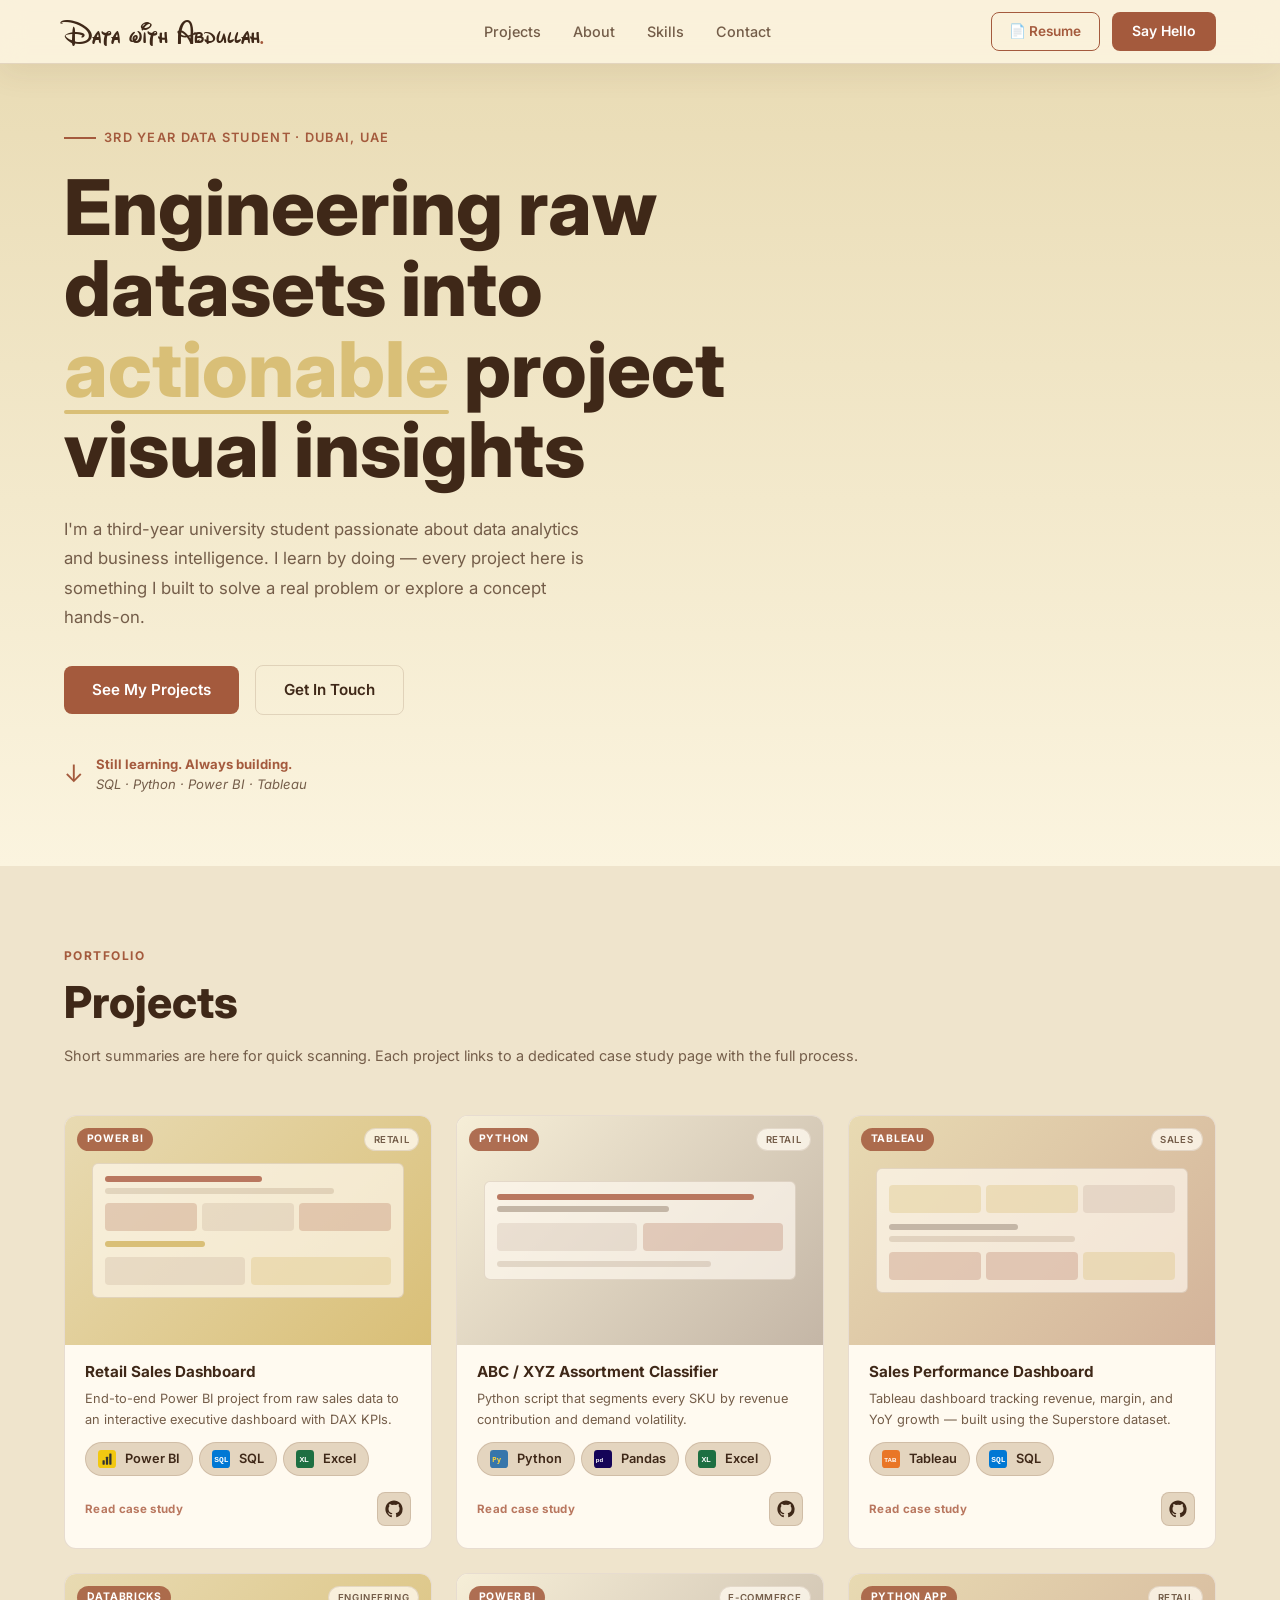
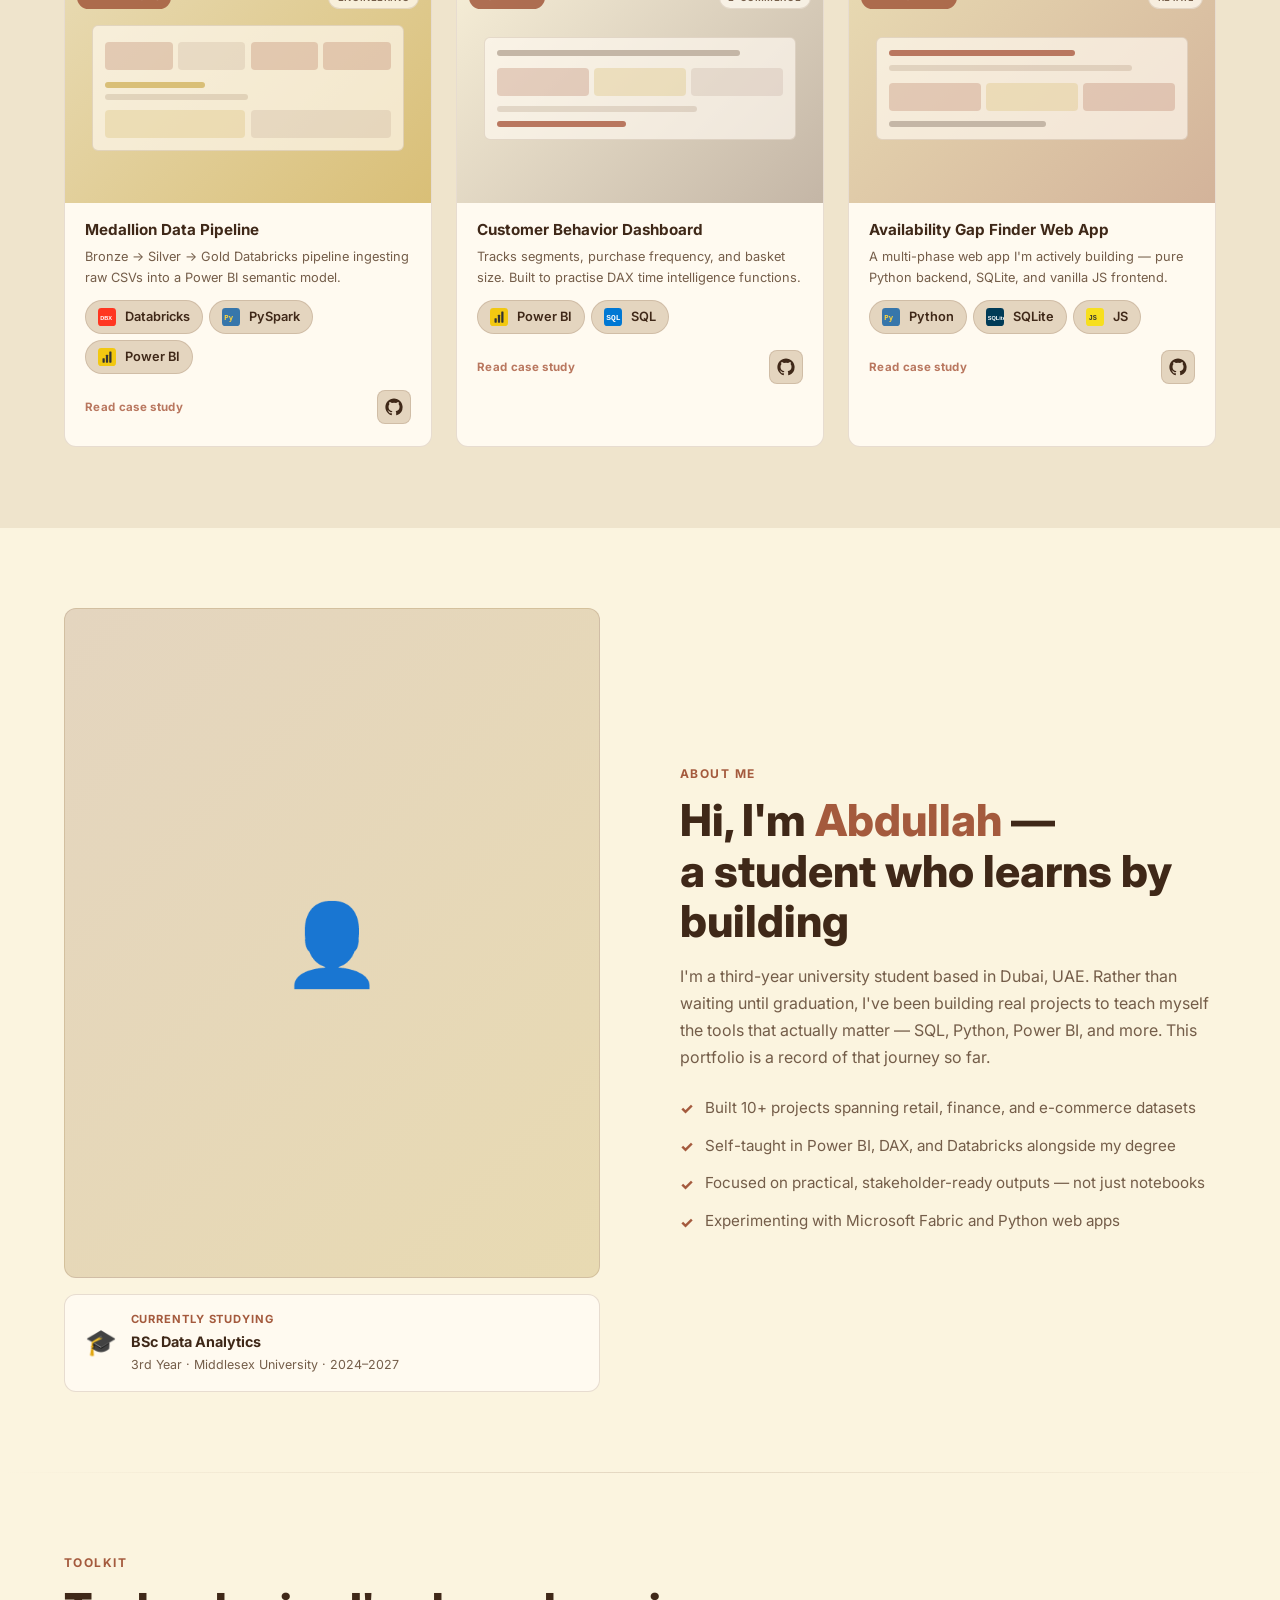
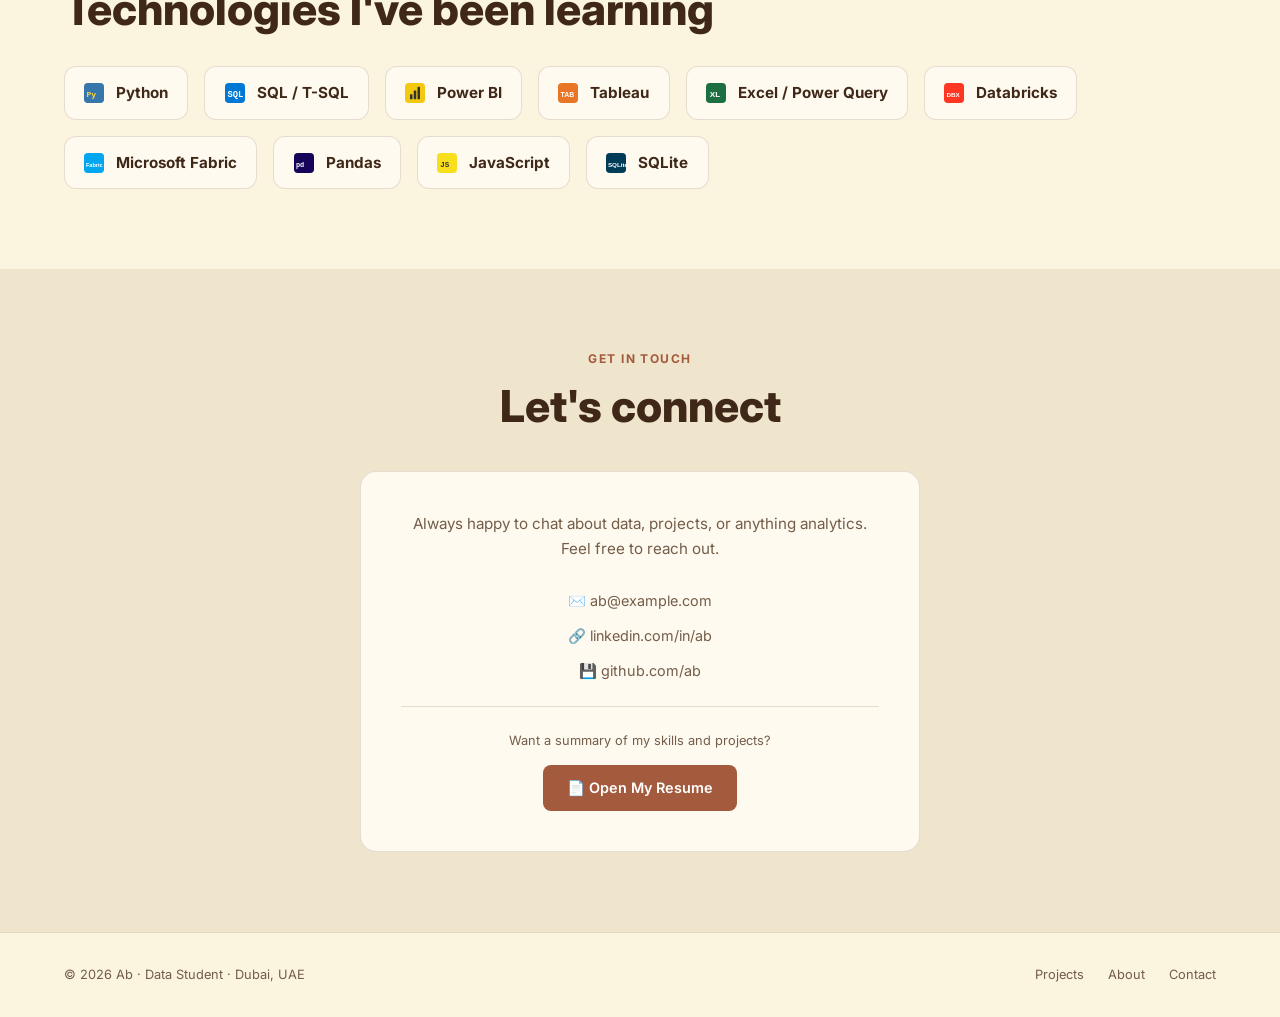
==== index.html @ 7876ae5d "Change in Main" ====
<!DOCTYPE html>
<html lang="en">
<head>
<meta charset="UTF-8">
<meta name="viewport" content="width=device-width, initial-scale=1.0">
<title>Ab — Data Student & BI Enthusiast</title>
<link rel="preconnect" href="https://fonts.googleapis.com">
<link rel="preconnect" href="https://fonts.gstatic.com" crossorigin>
<link href="https://fonts.googleapis.com/css2?family=Inter:wght@300;400;500;600;700;800;900&display=swap" rel="stylesheet">
<style>
  *, *::before, *::after { box-sizing: border-box; margin: 0; padding: 0; }
  @font-face {
    font-family:'Waltograph';
    src:local('Waltograph'), url('wds011402.ttf') format('truetype');
    font-display:swap;
  }
  :root {
    --bg:#fbf4df; --bg2:#efe4cc; --bg3:#e4d5bf;
    --purple:#A45A3D; --purple-lt:#B9775F; --purple-dim:#E8DAB2;
    --accent:#A45A3D; --yellow:#D9BF77; --white:#3F2818;
    --muted:#745D49; --card-bg:#fffaf0; --border:rgba(107,66,38,0.16); --radius:12px;
  }
  html { scroll-behavior: smooth; }
  body { background:var(--bg); color:var(--white); font-family:'Inter',sans-serif; font-size:16px; line-height:1.6; overflow-x:hidden; }

  /* NAV */
  nav { position:fixed; top:0; left:0; right:0; z-index:100; display:flex; align-items:center; justify-content:space-between; padding:0 5%; height:64px; background:rgba(251,244,223,0.92); backdrop-filter:blur(12px); border-bottom:1px solid var(--border); box-shadow:0 10px 30px rgba(107,66,38,0.08); }
  .nav-logo { font-family:'Waltograph','Inter',cursive; font-size:2rem; font-weight:400; color:var(--white); text-decoration:none; letter-spacing:0; line-height:1; }
  .nav-logo span { color:var(--accent); }
  .nav-links { display:flex; gap:2rem; list-style:none; }
  .nav-links a { color:var(--muted); text-decoration:none; font-size:0.9rem; font-weight:500; transition:color .2s; }
  .nav-links a:hover { color:var(--white); }
  .nav-right { display:flex; gap:.75rem; align-items:center; }
  .nav-resume { background:transparent; color:var(--accent); border:1.5px solid var(--accent); border-radius:8px; padding:.45rem 1.1rem; font-size:.85rem; font-weight:600; cursor:pointer; text-decoration:none; transition:background .2s,color .2s; }
  .nav-resume:hover { background:var(--accent); color:#fff; }
  .nav-cta { background:var(--purple); color:#fff; border:none; border-radius:8px; padding:.5rem 1.25rem; font-size:.875rem; font-weight:600; cursor:pointer; text-decoration:none; transition:background .2s; }
  .nav-cta:hover { background:var(--purple-lt); }

  /* HERO */
  .hero { min-height:auto; display:flex; flex-direction:column; justify-content:center; padding:128px 0 72px; position:relative; overflow:hidden; background:linear-gradient(180deg,#E8DAB2 0%,var(--bg) 100%); }
  .hero > * { margin-left:5%; margin-right:5%; max-width:740px; }
  .hero-eyebrow { display:inline-flex; align-items:center; gap:.5rem; color:var(--accent); font-size:.8rem; font-weight:600; letter-spacing:.1em; text-transform:uppercase; margin-bottom:1.25rem; }
  .hero-eyebrow::before { content:''; width:2rem; height:2px; background:var(--accent); }
  .hero h1 { font-family:'Inter',sans-serif; font-size:clamp(2.6rem,6vw,5rem); font-weight:800; line-height:1.05; letter-spacing:0; max-width:780px; margin-bottom:1.5rem; }
  .hero h1 .underline { position:relative; color:var(--yellow); display:inline-block; }
  .hero h1 .underline::after { content:''; position:absolute; left:0; bottom:-4px; width:100%; height:4px; background:var(--yellow); border-radius:2px; }
  .hero p { color:var(--muted); font-size:1.05rem; max-width:520px; margin-bottom:2rem; line-height:1.75; }
  .hero-btns { display:flex; gap:1rem; flex-wrap:wrap; align-items:center; }
  .btn-primary { background:var(--purple); color:#fff; border:none; border-radius:8px; padding:.75rem 1.75rem; font-size:.95rem; font-weight:600; cursor:pointer; text-decoration:none; transition:background .2s,transform .15s; }
  .btn-primary:hover { background:var(--purple-lt); transform:translateY(-1px); }
  .btn-outline { background:transparent; color:var(--white); border:1.5px solid var(--border); border-radius:8px; padding:.75rem 1.75rem; font-size:.95rem; font-weight:600; cursor:pointer; text-decoration:none; transition:border-color .2s,color .2s; }
  .btn-outline:hover { border-color:var(--accent); color:var(--accent); }
  .btn-resume { display:inline-flex; align-items:center; gap:.5rem; background:transparent; color:var(--accent); border:1.5px solid var(--accent); border-radius:8px; padding:.75rem 1.5rem; font-size:.95rem; font-weight:600; cursor:pointer; text-decoration:none; transition:background .2s,color .2s; }
  .btn-resume:hover { background:var(--accent); color:#fff; }
  .hero-aside { margin-top:2.5rem; display:flex; align-items:flex-start; gap:.75rem; position:relative; z-index:1; }
  .hero-aside .arrow { font-size:1.5rem; color:var(--accent); }
  .hero-aside p { font-size:.82rem; color:var(--muted); margin:0; font-style:italic; line-height:1.5; }
  .hero-aside p strong { color:var(--accent); font-style:normal; }

  .hero h1, .hero p, .hero-eyebrow, .hero-btns, .hero-aside { position:relative; z-index:1; }

  /* STATS */
  .stats { background:var(--bg2); border-top:1px solid var(--border); border-bottom:1px solid var(--border); padding:2.25rem 5%; display:flex; gap:2rem; flex-wrap:wrap; justify-content:space-around; }
  .stat { text-align:center; animation: stat-float 5s ease-in-out infinite alternate; }
  .stat:nth-child(1) { animation-delay:0s; }
  .stat:nth-child(2) { animation-delay:0.15s; }
  .stat:nth-child(3) { animation-delay:0.3s; }
  .stat:nth-child(4) { animation-delay:0.45s; }
  .stat-num { font-family:'Inter',sans-serif; font-size:2rem; font-weight:800; color:var(--white); transition:transform .2s,color .3s; will-change:transform; }
  .stat-num span { color:var(--purple-lt); }
  .stat-label { font-size:.78rem; color:var(--muted); margin-top:.2rem; text-transform:uppercase; letter-spacing:.06em; }

  @keyframes stat-float {
    from { transform: translateY(0); }
    to { transform: translateY(-10px); }
  }

  /* SECTIONS */
  .section { padding:80px 5%; }
  .section-eyebrow { font-size:.75rem; font-weight:700; letter-spacing:.12em; text-transform:uppercase; color:var(--accent); margin-bottom:.75rem; }
  .section-heading { font-family:'Inter',sans-serif; font-size:clamp(1.75rem,3.5vw,2.75rem); font-weight:800; letter-spacing:0; line-height:1.15; margin-bottom:1rem; }
  .section-heading .hi { color:var(--accent); }
  .section-sub { color:var(--muted); font-size:1rem; max-width:560px; line-height:1.7; }
  .divider { width:100%; height:1px; background:linear-gradient(90deg,transparent,var(--border),transparent); }

  /* SKILLS GRID */
  .skills-grid { display:grid; grid-template-columns:repeat(auto-fit,minmax(240px,1fr)); gap:1.25rem; margin-top:3rem; }
  .skill-card { background:var(--card-bg); border:1px solid var(--border); border-radius:var(--radius); padding:1.75rem 1.5rem; transition:border-color .2s,transform .2s; }
  .skill-card:hover { border-color:var(--purple-lt); transform:translateY(-3px); }
  .skill-icon { font-size:1.75rem; margin-bottom:1rem; }
  .skill-card h3 { font-size:1rem; font-weight:700; margin-bottom:.5rem; }
  .skill-card p { color:var(--muted); font-size:.85rem; line-height:1.6; }

  /* ABOUT */
  .about-split { display:grid; grid-template-columns:1fr 1fr; gap:5rem; align-items:center; }
  @media(max-width:760px){ .about-split { grid-template-columns:1fr; gap:2rem; } }
  .about-img-placeholder { width:100%; aspect-ratio:4/5; background:linear-gradient(135deg,var(--bg3) 0%,var(--purple-dim) 100%); border-radius:var(--radius); display:flex; align-items:center; justify-content:center; font-size:5rem; border:1px solid var(--border); }
  .edu-card { margin-top:1rem; background:var(--card-bg); border:1px solid var(--border); border-radius:var(--radius); padding:1rem 1.25rem; display:flex; align-items:center; gap:.85rem; }
  .edu-icon { font-size:1.6rem; flex-shrink:0; }
  .edu-label { font-size:.7rem; color:var(--accent); font-weight:700; text-transform:uppercase; letter-spacing:.08em; }
  .edu-name { font-size:.9rem; font-weight:700; margin:.1rem 0; }
  .edu-sub { font-size:.78rem; color:var(--muted); }
  .check-list { list-style:none; margin-top:1.5rem; display:flex; flex-direction:column; gap:.75rem; }
  .check-list li { display:flex; gap:.75rem; align-items:flex-start; color:var(--muted); font-size:.95rem; }
  .check-list li::before { content:'✓'; color:var(--accent); font-weight:800; flex-shrink:0; margin-top:.1rem; }

  /* PROJECTS GRID */
  .projects-header { display:flex; align-items:flex-end; justify-content:space-between; flex-wrap:wrap; gap:1rem; margin-bottom:3rem; }
  .projects-grid { display:grid; grid-template-columns:repeat(3,1fr); gap:1.5rem; }
  @media(max-width:900px){ .projects-grid { grid-template-columns:repeat(2,1fr); } }
  @media(max-width:560px){ .projects-grid { grid-template-columns:1fr; } }

  .project-card { background:var(--card-bg); border:1px solid var(--border); border-radius:var(--radius); overflow:hidden; transition:border-color .25s,transform .08s ease-out,box-shadow .25s; will-change:transform; }
  .project-card:hover { border-color:var(--purple-lt); box-shadow:0 16px 40px rgba(107,66,38,0.14); }

  /* RIPPLE */
  .btn-primary, .btn-outline, .nav-cta, .nav-resume, .btn-dl { position:relative; overflow:hidden; }
  .ripple { position:absolute; border-radius:50%; background:rgba(255,255,255,0.5); transform:scale(0); animation:ripple-anim .6s ease-out; pointer-events:none; }
  @keyframes ripple-anim { to { transform:scale(3); opacity:0; } }

  /* STAT POP */
  .stat-num { transition:transform .2s; }
  .stat:hover .stat-num { transform:scale(1.08); }
  .project-thumb { width:100%; aspect-ratio:16/10; display:flex; align-items:center; justify-content:center; position:relative; overflow:hidden; }
  .project-card:nth-child(3n+1) .project-thumb { background:linear-gradient(135deg,#E8DAB2,#D9BF77); }
  .project-card:nth-child(3n+2) .project-thumb { background:linear-gradient(135deg,#F6EED7,#C4B6A6); }
  .project-card:nth-child(3n)   .project-thumb { background:linear-gradient(135deg,#E8DAB2,#D3B39A); }
  .project-thumb-inner { width:85%; background:rgba(255,250,240,.68); border-radius:6px; border:1px solid rgba(107,66,38,.15); padding:.75rem; display:flex; flex-direction:column; gap:.35rem; }
  .thumb-bar { height:6px; border-radius:3px; background:rgba(107,66,38,.15); }
  .thumb-bar.a1 { background:var(--purple-lt); width:55%; }
  .thumb-bar.a2 { background:var(--yellow); width:35%; }
  .thumb-bar.a3 { background:#C4B6A6; width:45%; }
  .thumb-row { display:flex; gap:.35rem; margin-top:.25rem; }
  .thumb-box { height:28px; border-radius:4px; flex:1; background:rgba(107,66,38,.1); }
  .thumb-box.f1 { background:rgba(164,90,61,.24); }
  .thumb-box.f2 { background:rgba(217,191,119,.34); }
  .project-tag { position:absolute; top:.75rem; left:.75rem; background:rgba(164,90,61,.86); color:#fff; font-size:.65rem; font-weight:700; text-transform:uppercase; letter-spacing:.07em; padding:.2rem .6rem; border-radius:999px; }
  .project-domain { position:absolute; top:.75rem; right:.75rem; background:rgba(255,250,240,.78); color:var(--muted); font-size:.6rem; font-weight:600; text-transform:uppercase; letter-spacing:.06em; padding:.18rem .55rem; border-radius:999px; border:1px solid rgba(107,66,38,.14); }
  .project-body { padding:1.1rem 1.25rem 1.4rem; }
  .project-body h3 { font-size:.95rem; font-weight:700; margin-bottom:.4rem; line-height:1.35; }
  .project-title-link { color:var(--white); text-decoration:none; }
  .project-title-link:hover { color:var(--accent); }
  .project-body p { font-size:.8rem; color:var(--muted); line-height:1.6; }
  .project-tools { display:flex; gap:.4rem; flex-wrap:wrap; margin-top:.75rem; }
  .project-actions { display:flex; align-items:center; justify-content:space-between; gap:.75rem; margin-top:1rem; }
  .project-link { color:var(--purple-lt); text-decoration:none; font-size:.72rem; font-weight:700; letter-spacing:.03em; }
  .project-link:hover { color:var(--white); }
  .github-link { width:34px; height:34px; border:1px solid var(--border); border-radius:8px; display:inline-flex; align-items:center; justify-content:center; color:var(--white); background:var(--bg3); text-decoration:none; flex-shrink:0; transition:border-color .2s,color .2s,transform .15s; }
  .github-link:hover { border-color:var(--accent); color:var(--accent); transform:translateY(-1px); }
  .github-link svg { width:18px; height:18px; fill:currentColor; }

  /* TOOL LOGOS */
  .tool-logo { display:inline-flex; align-items:center; gap:.55rem; font-size:.8rem; font-weight:600; background:var(--bg3); color:var(--white); border:1px solid var(--border); border-radius:999px; padding:.35rem .75rem; }
  .tool-logo svg { width:18px; height:18px; flex-shrink:0; }

  /* STACK PILLS with logos */
  .stack-pills { display:flex; flex-wrap:wrap; gap:1rem; margin-top:2rem; }
  .stack-pill { background:var(--card-bg); border:1px solid var(--border); border-radius:var(--radius); padding:.85rem 1.2rem; display:flex; align-items:center; gap:.75rem; font-size:.95rem; font-weight:700; color:var(--white); transition:border-color .2s, transform .2s; }
  .stack-pill:hover { transform:translateY(-2px); }
  .stack-pill:hover { border-color:var(--accent); }
  .stack-pill svg { width:20px; height:20px; flex-shrink:0; }

  /* CONTACT */
  .contact-section { background:var(--bg2); text-align:center; }
  .contact-card { max-width:560px; margin:2.5rem auto 0; background:var(--card-bg); border:1px solid var(--border); border-radius:16px; padding:2.5rem; }
  .contact-card > p { color:var(--muted); margin-bottom:1.75rem; font-size:.95rem; }
  .contact-links { display:flex; flex-direction:column; gap:.75rem; align-items:center; }
  .contact-link { display:flex; align-items:center; gap:.75rem; color:var(--muted); font-size:.9rem; text-decoration:none; transition:color .2s; }
  .contact-link:hover { color:var(--accent); }
  .resume-row { margin-top:1.5rem; padding-top:1.5rem; border-top:1px solid var(--border); }
  .resume-row p { font-size:.8rem; color:var(--muted); margin-bottom:.85rem; }
  .btn-dl { display:inline-flex; align-items:center; gap:.5rem; background:var(--purple); color:#fff; border:none; border-radius:8px; padding:.7rem 1.5rem; font-size:.9rem; font-weight:600; cursor:pointer; text-decoration:none; transition:background .2s; }
  .btn-dl:hover { background:var(--purple-lt); }

  /* FOOTER */
  footer { background:var(--bg); border-top:1px solid var(--border); padding:2rem 5%; display:flex; align-items:center; justify-content:space-between; flex-wrap:wrap; gap:1rem; }
  footer p { color:var(--muted); font-size:.8rem; }
  .footer-links { display:flex; gap:1.5rem; }
  .footer-links a { color:var(--muted); font-size:.8rem; text-decoration:none; transition:color .2s; }
  .footer-links a:hover { color:var(--accent); }

  /* FADE IN */
  .fade-in { opacity:0; transform:translateY(24px); transition:opacity .6s ease,transform .6s ease; }
  .fade-in.visible { opacity:1; transform:translateY(0); }

  /* ─────────────────────────────
     MODAL / CASE STUDY
  ───────────────────────────── */
  .modal-overlay {
    position:fixed; inset:0; z-index:999;
    background:rgba(107,66,38,0.24);
    backdrop-filter:blur(6px);
    display:none; align-items:flex-start; justify-content:center;
    padding:2rem 1rem;
    overflow-y:auto;
  }
  .modal-overlay.open { display:flex; }

  .modal {
    background:var(--bg2);
    border:1px solid var(--border);
    border-radius:18px;
    width:100%; max-width:780px;
    margin:auto;
    overflow:hidden;
    animation:slideUp .3s ease;
  }
  @keyframes slideUp { from{opacity:0;transform:translateY(32px)} to{opacity:1;transform:translateY(0)} }

  .modal-hero {
    width:100%; height:200px;
    display:flex; align-items:center; justify-content:center;
    position:relative; font-size:4rem;
  }
  .modal-close {
    position:absolute; top:1rem; right:1rem;
    background:rgba(255,250,240,.82); border:1px solid rgba(107,66,38,.18);
    color:var(--accent); border-radius:50%; width:36px; height:36px;
    cursor:pointer; font-size:1.1rem; display:flex; align-items:center; justify-content:center;
    transition:background .2s;
  }
  .modal-close:hover { background:var(--bg3); }

  .modal-body { padding:2rem 2.5rem 2.5rem; }
  .modal-tag { font-size:.7rem; font-weight:700; text-transform:uppercase; letter-spacing:.1em; color:var(--accent); margin-bottom:.5rem; }
  .modal-title { font-family:'Inter',sans-serif; font-size:1.75rem; font-weight:800; letter-spacing:0; margin-bottom:.5rem; }
  .modal-subtitle { color:var(--muted); font-size:.9rem; margin-bottom:1.5rem; line-height:1.65; }
  .modal-tools { display:flex; flex-wrap:wrap; gap:.4rem; margin-bottom:2rem; padding-bottom:1.5rem; border-bottom:1px solid var(--border); }

  /* STEPS — the Notion-style walkthrough */
  .steps { display:flex; flex-direction:column; gap:0; }
  .step { display:flex; gap:1.25rem; position:relative; }
  .step:not(:last-child)::before {
    content:''; position:absolute; left:15px; top:38px;
    width:2px; bottom:-8px;
    background:linear-gradient(180deg,var(--purple),transparent);
  }
  .step-num {
    width:32px; height:32px; border-radius:50%; flex-shrink:0;
    background:var(--purple-dim); border:2px solid var(--purple);
    display:flex; align-items:center; justify-content:center;
    font-size:.75rem; font-weight:800; color:var(--accent);
    margin-top:.2rem;
  }
  .step-content { padding-bottom:2rem; flex:1; }
  .step-label { font-size:.65rem; font-weight:700; text-transform:uppercase; letter-spacing:.1em; color:var(--accent); margin-bottom:.2rem; }
  .step-title { font-size:1rem; font-weight:700; margin-bottom:.4rem; }
  .step-body { color:var(--muted); font-size:.875rem; line-height:1.7; }
  .step-img {
    margin-top:.85rem;
    background:var(--bg3); border:1px solid var(--border);
    border-radius:8px; padding:.75rem;
    display:flex; flex-direction:column; gap:.35rem;
  }
  .step-img-bar { height:7px; border-radius:3px; background:rgba(255,255,255,.12); }
  .step-img-bar.c1 { background:var(--purple-lt); }
  .step-img-bar.c2 { background:var(--yellow); }
  .step-img-row { display:flex; gap:.4rem; }
  .step-img-box { height:32px; flex:1; border-radius:4px; background:rgba(255,255,255,.07); }
  .step-img-box.b1 { background:rgba(164,90,61,.22); }
  .step-img-box.b2 { background:rgba(217,191,119,.26); }

  .modal-outcome {
    margin-top:1rem; background:rgba(217,191,119,.16);
    border:1px solid rgba(107,66,38,.16); border-radius:10px;
    padding:1.25rem 1.5rem;
  }
  .modal-outcome-label { font-size:.7rem; font-weight:700; text-transform:uppercase; letter-spacing:.1em; color:var(--accent); margin-bottom:.4rem; }
  .modal-outcome p { font-size:.875rem; color:var(--white); line-height:1.65; }

  /* click hint on card */

  /* PHONE LAYOUT */
  @media (max-width:720px) {
    html, body { width:100%; max-width:100%; overflow-x:hidden; }

    nav {
      height:auto;
      min-height:58px;
      flex-wrap:wrap;
      padding:.65rem 1rem;
      gap:.75rem;
    }
    .nav-logo { font-size:3rem; white-space:nowrap; }
    .nav-links {
      order:3;
      width:100%;
      display:flex;
      justify-content:space-between;
      gap:.35rem;
      padding-top:.35rem;
      border-top:1px solid rgba(107,66,38,0.14);
    }
    .nav-links a {
      display:block;
      padding:.25rem .15rem;
      font-size:.74rem;
    }
    .nav-right { gap:.5rem; margin-left:auto; }
    .nav-resume, .nav-cta {
      padding:.45rem .7rem;
      font-size:.75rem;
      border-radius:7px;
      white-space:nowrap;
    }

    .hero {
      min-height:auto;
      padding:136px 1.1rem 48px;
    }
    .hero-eyebrow {
      font-size:.68rem;
      letter-spacing:.08em;
      line-height:1.4;
      align-items:flex-start;
    }
    .hero-eyebrow::before {
      width:1.3rem;
      margin-top:.55rem;
      flex-shrink:0;
    }
    .hero h1 {
      font-size:2.35rem;
      line-height:1.08;
      letter-spacing:0;
      max-width:100%;
      overflow-wrap:anywhere;
    }
    .hero p {
      font-size:.95rem;
      line-height:1.65;
      max-width:100%;
    }
    .hero-btns {
      flex-direction:column;
      align-items:stretch;
      gap:.75rem;
    }
    .btn-primary, .btn-outline, .btn-resume, .btn-dl {
      display:flex;
      width:100%;
      justify-content:center;
      text-align:center;
      padding:.78rem 1rem;
    }
    .hero-aside {
      margin-top:1.5rem;
      gap:.6rem;
    }

    .stats {
      display:grid;
      grid-template-columns:repeat(2,minmax(0,1fr));
      gap:1.25rem;
      padding:1.75rem 1rem;
    }
    .stat-num { font-size:1.65rem; }
    .stat-label { font-size:.68rem; }

    .section { padding:56px 1.1rem; }
    .section-heading {
      font-size:1.85rem;
      letter-spacing:0;
    }
    .section-sub { font-size:.94rem; }
    .skills-grid {
      grid-template-columns:1fr;
      gap:1rem;
      margin-top:2rem;
    }
    .skill-card, .project-body, .edu-card {
      padding:1.1rem;
    }
    .about-img-placeholder {
      max-height:360px;
      font-size:3.5rem;
    }
    .projects-header {
      align-items:flex-start;
      margin-bottom:2rem;
    }
    .project-tag, .project-domain {
      max-width:calc(50% - .9rem);
      overflow:hidden;
      text-overflow:ellipsis;
      white-space:nowrap;
    }
    .stack-pill {
      width:100%;
      padding:.7rem 1rem;
    }
    .contact-card {
      margin-top:2rem;
      padding:1.35rem;
      border-radius:12px;
    }
    .contact-link {
      max-width:100%;
      overflow-wrap:anywhere;
      text-align:left;
    }
    footer {
      padding:1.5rem 1rem;
      align-items:flex-start;
      flex-direction:column;
    }
    .footer-links {
      flex-wrap:wrap;
      gap:.85rem 1.25rem;
    }

    .modal-overlay {
      padding:.75rem;
      align-items:flex-start;
    }
    .modal {
      max-width:100%;
      margin:0;
      border-radius:12px;
    }
    .modal-hero { height:140px; }
    .modal-body { padding:1.25rem; }
    .modal-title {
      font-size:1.45rem;
      letter-spacing:0;
      line-height:1.15;
    }
    .modal-subtitle { font-size:.86rem; }
    .step {
      gap:.8rem;
    }
    .step-title {
      font-size:.95rem;
      overflow-wrap:anywhere;
    }
    .step-body {
      font-size:.84rem;
      line-height:1.65;
      overflow-wrap:anywhere;
    }
    .modal-outcome {
      padding:1rem;
    }
  }

  @media (max-width:390px) {
    nav {
      align-items:flex-start;
      flex-direction:column;
    }
    .nav-right {
      width:100%;
      margin-left:0;
    }
    .nav-resume, .nav-cta {
      flex:1;
      text-align:center;
    }
    .nav-links {
      justify-content:flex-start;
      flex-wrap:wrap;
      gap:.25rem .75rem;
    }
    .nav-links a { font-size:.72rem; }
    .hero {
      padding-top:168px;
    }
    .hero h1 { font-size:2rem; }
    .stats { grid-template-columns:1fr; }
  }
</style>
</head>
<body>

<!-- NAV -->
<nav>
  <a href="#" class="nav-logo">Data with Abdullah<span>.</span></a>
  <ul class="nav-links">
    <li><a href="#projects">Projects</a></li>
    <li><a href="#about">About</a></li>
    <li><a href="#skills">Skills</a></li>
    <li><a href="#contact">Contact</a></li>
  </ul>
  <div class="nav-right">
    <a href="./resume.pdf" target="_blank" rel="noopener" class="nav-resume">📄 Resume</a>
    <a href="#contact" class="nav-cta">Say Hello</a>
  </div>
</nav>

<!-- HERO -->
<section class="hero">
  <div class="hero-eyebrow">3rd Year Data Student · Dubai, UAE</div>
  <h1>Engineering raw datasets into<br> <span class="underline">actionable</span> project visual insights</h1>
  <p>I'm a third-year university student passionate about data analytics and business intelligence. I learn by doing — every project here is something I built to solve a real problem or explore a concept hands-on.</p>
  <div class="hero-btns">
    <a href="#projects" class="btn-primary">See My Projects</a>
    <a href="#contact" class="btn-outline">Get In Touch</a>
  </div>
  <div class="hero-aside">
    <div class="arrow">↓</div>
    <p><strong>Still learning. Always building.</strong><br>SQL · Python · Power BI · Tableau</p>
  </div>
</section>

<!-- PROJECTS -->
<section class="section" id="projects" style="background:var(--bg2)">
  <div class="projects-header fade-in">
    <div>
      <div class="section-eyebrow">Portfolio</div>
      <h2 class="section-heading">Projects </h2>
      <p style="color:var(--muted);font-size:.9rem;margin-top:.5rem;">Short summaries are here for quick scanning. Each project links to a dedicated case study page with the full process.</p>
    </div>
  </div>

  <div class="projects-grid">

    <!-- CARD 1 -->
    <article class="project-card fade-in">
      <div class="project-thumb">
        <span class="project-tag">Power BI</span><span class="project-domain">Retail</span>
        <div class="project-thumb-inner">
          <div class="thumb-bar a1"></div><div class="thumb-bar" style="width:80%"></div>
          <div class="thumb-row"><div class="thumb-box f1"></div><div class="thumb-box"></div><div class="thumb-box f1"></div></div>
          <div class="thumb-bar a2" style="margin-top:.25rem"></div>
          <div class="thumb-row"><div class="thumb-box"></div><div class="thumb-box f2"></div></div>
        </div>
      </div>
      <div class="project-body">
        <h3><a class="project-title-link" href="projects/retail-sales-dashboard.html">Retail Sales Dashboard</a></h3>
        <p>End-to-end Power BI project from raw sales data to an interactive executive dashboard with DAX KPIs.</p>
        <div class="project-tools">
          <span class="tool-logo"><!-- Power BI SVG --><svg viewBox="0 0 32 32" fill="none"><rect width="32" height="32" rx="6" fill="#F2C811"/><rect x="8" y="18" width="4" height="8" rx="1" fill="#333"/><rect x="14" y="12" width="4" height="14" rx="1" fill="#333"/><rect x="20" y="6" width="4" height="20" rx="1" fill="#333"/></svg>Power BI</span>
          <span class="tool-logo"><svg viewBox="0 0 32 32" fill="none"><rect width="32" height="32" rx="6" fill="#0078d4"/><text x="4" y="22" font-size="14" font-weight="bold" fill="white" font-family="monospace">SQL</text></svg>SQL</span>
          <span class="tool-logo"><svg viewBox="0 0 32 32" fill="none"><rect width="32" height="32" rx="6" fill="#1d6f42"/><text x="6" y="22" font-size="13" font-weight="bold" fill="white" font-family="sans-serif">XL</text></svg>Excel</span>
        </div>
        <div class="project-actions">
          <a class="project-link" href="projects/retail-sales-dashboard.html">Read case study</a>
          <a class="github-link" href="https://github.com/M-Abdu1a" target="_blank" rel="noopener" aria-label="GitHub for Retail Sales Dashboard"><svg viewBox="0 0 24 24" aria-hidden="true"><path d="M12 .5C5.65.5.5 5.65.5 12c0 5.08 3.29 9.39 7.86 10.91.58.11.79-.25.79-.56v-2.02c-3.2.7-3.87-1.37-3.87-1.37-.52-1.33-1.28-1.69-1.28-1.69-1.05-.72.08-.7.08-.7 1.16.08 1.77 1.19 1.77 1.19 1.03 1.76 2.7 1.25 3.36.96.1-.75.4-1.25.73-1.54-2.55-.29-5.23-1.28-5.23-5.68 0-1.25.45-2.28 1.18-3.08-.12-.29-.51-1.46.11-3.04 0 0 .97-.31 3.16 1.18a10.9 10.9 0 0 1 5.75 0c2.19-1.49 3.15-1.18 3.15-1.18.63 1.58.24 2.75.12 3.04.74.8 1.18 1.83 1.18 3.08 0 4.41-2.69 5.38-5.25 5.67.41.36.78 1.06.78 2.13v3.15c0 .31.21.68.8.56A11.51 11.51 0 0 0 23.5 12C23.5 5.65 18.35.5 12 .5Z"/></svg></a>
        </div>
      </div>
    </article>

    <!-- CARD 2 -->
    <article class="project-card fade-in">
      <div class="project-thumb">
        <span class="project-tag">Python</span><span class="project-domain">Retail</span>
        <div class="project-thumb-inner">
          <div class="thumb-bar a1" style="width:90%"></div><div class="thumb-bar a3" style="width:60%"></div>
          <div class="thumb-row" style="margin-top:.35rem"><div class="thumb-box"></div><div class="thumb-box f1"></div></div>
          <div class="thumb-bar" style="width:75%;margin-top:.25rem"></div>
        </div>
      </div>
      <div class="project-body">
        <h3><a class="project-title-link" href="projects/abc-xyz-assortment-classifier.html">ABC / XYZ Assortment Classifier</a></h3>
        <p>Python script that segments every SKU by revenue contribution and demand volatility.</p>
        <div class="project-tools">
          <span class="tool-logo"><svg viewBox="0 0 32 32" fill="none"><rect width="32" height="32" rx="6" fill="#3776AB"/><text x="4" y="22" font-size="13" font-weight="bold" fill="#FFD43B" font-family="monospace">Py</text></svg>Python</span>
          <span class="tool-logo"><svg viewBox="0 0 32 32" fill="none"><rect width="32" height="32" rx="6" fill="#150458"/><text x="3" y="22" font-size="11" font-weight="bold" fill="white" font-family="monospace">pd</text></svg>Pandas</span>
          <span class="tool-logo"><svg viewBox="0 0 32 32" fill="none"><rect width="32" height="32" rx="6" fill="#1d6f42"/><text x="6" y="22" font-size="13" font-weight="bold" fill="white" font-family="sans-serif">XL</text></svg>Excel</span>
        </div>
        <div class="project-actions">
          <a class="project-link" href="projects/abc-xyz-assortment-classifier.html">Read case study</a>
          <a class="github-link" href="https://github.com/M-Abdu1a" target="_blank" rel="noopener" aria-label="GitHub for ABC XYZ Assortment Classifier"><svg viewBox="0 0 24 24" aria-hidden="true"><path d="M12 .5C5.65.5.5 5.65.5 12c0 5.08 3.29 9.39 7.86 10.91.58.11.79-.25.79-.56v-2.02c-3.2.7-3.87-1.37-3.87-1.37-.52-1.33-1.28-1.69-1.28-1.69-1.05-.72.08-.7.08-.7 1.16.08 1.77 1.19 1.77 1.19 1.03 1.76 2.7 1.25 3.36.96.1-.75.4-1.25.73-1.54-2.55-.29-5.23-1.28-5.23-5.68 0-1.25.45-2.28 1.18-3.08-.12-.29-.51-1.46.11-3.04 0 0 .97-.31 3.16 1.18a10.9 10.9 0 0 1 5.75 0c2.19-1.49 3.15-1.18 3.15-1.18.63 1.58.24 2.75.12 3.04.74.8 1.18 1.83 1.18 3.08 0 4.41-2.69 5.38-5.25 5.67.41.36.78 1.06.78 2.13v3.15c0 .31.21.68.8.56A11.51 11.51 0 0 0 23.5 12C23.5 5.65 18.35.5 12 .5Z"/></svg></a>
        </div>
      </div>
    </article>

    <!-- CARD 3 -->
    <article class="project-card fade-in">
      <div class="project-thumb">
        <span class="project-tag">Tableau</span><span class="project-domain">Sales</span>
        <div class="project-thumb-inner">
          <div class="thumb-row"><div class="thumb-box f2"></div><div class="thumb-box f2"></div><div class="thumb-box"></div></div>
          <div class="thumb-bar a3" style="margin-top:.35rem"></div><div class="thumb-bar" style="width:65%"></div>
          <div class="thumb-row" style="margin-top:.25rem"><div class="thumb-box f1"></div><div class="thumb-box f1"></div><div class="thumb-box f2"></div></div>
        </div>
      </div>
      <div class="project-body">
        <h3><a class="project-title-link" href="projects/sales-performance-dashboard.html">Sales Performance Dashboard</a></h3>
        <p>Tableau dashboard tracking revenue, margin, and YoY growth — built using the Superstore dataset.</p>
        <div class="project-tools">
          <span class="tool-logo"><svg viewBox="0 0 32 32" fill="none"><rect width="32" height="32" rx="6" fill="#E97627"/><text x="4" y="22" font-size="11" font-weight="bold" fill="white" font-family="sans-serif">TAB</text></svg>Tableau</span>
          <span class="tool-logo"><svg viewBox="0 0 32 32" fill="none"><rect width="32" height="32" rx="6" fill="#0078d4"/><text x="4" y="22" font-size="14" font-weight="bold" fill="white" font-family="monospace">SQL</text></svg>SQL</span>
        </div>
        <div class="project-actions">
          <a class="project-link" href="projects/sales-performance-dashboard.html">Read case study</a>
          <a class="github-link" href="https://github.com/M-Abdu1a" target="_blank" rel="noopener" aria-label="GitHub for Sales Performance Dashboard"><svg viewBox="0 0 24 24" aria-hidden="true"><path d="M12 .5C5.65.5.5 5.65.5 12c0 5.08 3.29 9.39 7.86 10.91.58.11.79-.25.79-.56v-2.02c-3.2.7-3.87-1.37-3.87-1.37-.52-1.33-1.28-1.69-1.28-1.69-1.05-.72.08-.7.08-.7 1.16.08 1.77 1.19 1.77 1.19 1.03 1.76 2.7 1.25 3.36.96.1-.75.4-1.25.73-1.54-2.55-.29-5.23-1.28-5.23-5.68 0-1.25.45-2.28 1.18-3.08-.12-.29-.51-1.46.11-3.04 0 0 .97-.31 3.16 1.18a10.9 10.9 0 0 1 5.75 0c2.19-1.49 3.15-1.18 3.15-1.18.63 1.58.24 2.75.12 3.04.74.8 1.18 1.83 1.18 3.08 0 4.41-2.69 5.38-5.25 5.67.41.36.78 1.06.78 2.13v3.15c0 .31.21.68.8.56A11.51 11.51 0 0 0 23.5 12C23.5 5.65 18.35.5 12 .5Z"/></svg></a>
        </div>
      </div>
    </article>

    <!-- CARD 4 -->
    <article class="project-card fade-in">
      <div class="project-thumb">
        <span class="project-tag">Databricks</span><span class="project-domain">Engineering</span>
        <div class="project-thumb-inner">
          <div class="thumb-row"><div class="thumb-box f1"></div><div class="thumb-box"></div><div class="thumb-box f1"></div><div class="thumb-box f1"></div></div>
          <div class="thumb-bar a2" style="margin-top:.4rem"></div><div class="thumb-bar" style="width:50%"></div>
          <div class="thumb-row" style="margin-top:.3rem"><div class="thumb-box f2"></div><div class="thumb-box"></div></div>
        </div>
      </div>
      <div class="project-body">
        <h3><a class="project-title-link" href="projects/medallion-data-pipeline.html">Medallion Data Pipeline</a></h3>
        <p>Bronze → Silver → Gold Databricks pipeline ingesting raw CSVs into a Power BI semantic model.</p>
        <div class="project-tools">
          <span class="tool-logo"><svg viewBox="0 0 32 32" fill="none"><rect width="32" height="32" rx="6" fill="#FF3621"/><text x="4" y="22" font-size="10" font-weight="bold" fill="white" font-family="sans-serif">DBX</text></svg>Databricks</span>
          <span class="tool-logo"><svg viewBox="0 0 32 32" fill="none"><rect width="32" height="32" rx="6" fill="#3776AB"/><text x="4" y="22" font-size="13" font-weight="bold" fill="#FFD43B" font-family="monospace">Py</text></svg>PySpark</span>
          <span class="tool-logo"><svg viewBox="0 0 32 32" fill="none"><rect width="32" height="32" rx="6" fill="#F2C811"/><rect x="8" y="18" width="4" height="8" rx="1" fill="#333"/><rect x="14" y="12" width="4" height="14" rx="1" fill="#333"/><rect x="20" y="6" width="4" height="20" rx="1" fill="#333"/></svg>Power BI</span>
        </div>
        <div class="project-actions">
          <a class="project-link" href="projects/medallion-data-pipeline.html">Read case study</a>
          <a class="github-link" href="https://github.com/M-Abdu1a" target="_blank" rel="noopener" aria-label="GitHub for Medallion Data Pipeline"><svg viewBox="0 0 24 24" aria-hidden="true"><path d="M12 .5C5.65.5.5 5.65.5 12c0 5.08 3.29 9.39 7.86 10.91.58.11.79-.25.79-.56v-2.02c-3.2.7-3.87-1.37-3.87-1.37-.52-1.33-1.28-1.69-1.28-1.69-1.05-.72.08-.7.08-.7 1.16.08 1.77 1.19 1.77 1.19 1.03 1.76 2.7 1.25 3.36.96.1-.75.4-1.25.73-1.54-2.55-.29-5.23-1.28-5.23-5.68 0-1.25.45-2.28 1.18-3.08-.12-.29-.51-1.46.11-3.04 0 0 .97-.31 3.16 1.18a10.9 10.9 0 0 1 5.75 0c2.19-1.49 3.15-1.18 3.15-1.18.63 1.58.24 2.75.12 3.04.74.8 1.18 1.83 1.18 3.08 0 4.41-2.69 5.38-5.25 5.67.41.36.78 1.06.78 2.13v3.15c0 .31.21.68.8.56A11.51 11.51 0 0 0 23.5 12C23.5 5.65 18.35.5 12 .5Z"/></svg></a>
        </div>
      </div>
    </article>

    <!-- CARD 5 -->
    <article class="project-card fade-in">
      <div class="project-thumb">
        <span class="project-tag">Power BI</span><span class="project-domain">E-Commerce</span>
        <div class="project-thumb-inner">
          <div class="thumb-bar a3" style="width:85%"></div>
          <div class="thumb-row" style="margin-top:.4rem"><div class="thumb-box f1"></div><div class="thumb-box f2"></div><div class="thumb-box"></div></div>
          <div class="thumb-bar" style="width:70%;margin-top:.3rem"></div>
          <div class="thumb-bar a1" style="width:45%;margin-top:.2rem"></div>
        </div>
      </div>
      <div class="project-body">
        <h3><a class="project-title-link" href="projects/customer-behavior-dashboard.html">Customer Behavior Dashboard</a></h3>
        <p>Tracks segments, purchase frequency, and basket size. Built to practise DAX time intelligence functions.</p>
        <div class="project-tools">
          <span class="tool-logo"><svg viewBox="0 0 32 32" fill="none"><rect width="32" height="32" rx="6" fill="#F2C811"/><rect x="8" y="18" width="4" height="8" rx="1" fill="#333"/><rect x="14" y="12" width="4" height="14" rx="1" fill="#333"/><rect x="20" y="6" width="4" height="20" rx="1" fill="#333"/></svg>Power BI</span>
          <span class="tool-logo"><svg viewBox="0 0 32 32" fill="none"><rect width="32" height="32" rx="6" fill="#0078d4"/><text x="4" y="22" font-size="14" font-weight="bold" fill="white" font-family="monospace">SQL</text></svg>SQL</span>
        </div>
        <div class="project-actions">
          <a class="project-link" href="projects/customer-behavior-dashboard.html">Read case study</a>
          <a class="github-link" href="https://github.com/M-Abdu1a" target="_blank" rel="noopener" aria-label="GitHub for Customer Behavior Dashboard"><svg viewBox="0 0 24 24" aria-hidden="true"><path d="M12 .5C5.65.5.5 5.65.5 12c0 5.08 3.29 9.39 7.86 10.91.58.11.79-.25.79-.56v-2.02c-3.2.7-3.87-1.37-3.87-1.37-.52-1.33-1.28-1.69-1.28-1.69-1.05-.72.08-.7.08-.7 1.16.08 1.77 1.19 1.77 1.19 1.03 1.76 2.7 1.25 3.36.96.1-.75.4-1.25.73-1.54-2.55-.29-5.23-1.28-5.23-5.68 0-1.25.45-2.28 1.18-3.08-.12-.29-.51-1.46.11-3.04 0 0 .97-.31 3.16 1.18a10.9 10.9 0 0 1 5.75 0c2.19-1.49 3.15-1.18 3.15-1.18.63 1.58.24 2.75.12 3.04.74.8 1.18 1.83 1.18 3.08 0 4.41-2.69 5.38-5.25 5.67.41.36.78 1.06.78 2.13v3.15c0 .31.21.68.8.56A11.51 11.51 0 0 0 23.5 12C23.5 5.65 18.35.5 12 .5Z"/></svg></a>
        </div>
      </div>
    </article>

    <!-- CARD 6 -->
    <article class="project-card fade-in">
      <div class="project-thumb">
        <span class="project-tag">Python App</span><span class="project-domain">Retail</span>
        <div class="project-thumb-inner">
          <div class="thumb-bar a1" style="width:65%"></div><div class="thumb-bar" style="width:85%;margin-top:.2rem"></div>
          <div class="thumb-row" style="margin-top:.4rem"><div class="thumb-box f1"></div><div class="thumb-box f2"></div><div class="thumb-box f1"></div></div>
          <div class="thumb-bar a3" style="width:55%;margin-top:.3rem"></div>
        </div>
      </div>
      <div class="project-body">
        <h3><a class="project-title-link" href="projects/availability-gap-finder.html">Availability Gap Finder Web App</a></h3>
        <p>A multi-phase web app I'm actively building — pure Python backend, SQLite, and vanilla JS frontend.</p>
        <div class="project-tools">
          <span class="tool-logo"><svg viewBox="0 0 32 32" fill="none"><rect width="32" height="32" rx="6" fill="#3776AB"/><text x="4" y="22" font-size="13" font-weight="bold" fill="#FFD43B" font-family="monospace">Py</text></svg>Python</span>
          <span class="tool-logo"><svg viewBox="0 0 32 32" fill="none"><rect width="32" height="32" rx="6" fill="#003B57"/><text x="3" y="22" font-size="10" font-weight="bold" fill="white" font-family="sans-serif">SQLite</text></svg>SQLite</span>
          <span class="tool-logo"><svg viewBox="0 0 32 32" fill="none"><rect width="32" height="32" rx="6" fill="#f7df1e"/><text x="5" y="22" font-size="12" font-weight="bold" fill="#333" font-family="monospace">JS</text></svg>JS</span>
        </div>
        <div class="project-actions">
          <a class="project-link" href="projects/availability-gap-finder.html">Read case study</a>
          <a class="github-link" href="https://github.com/M-Abdu1a" target="_blank" rel="noopener" aria-label="GitHub for Availability Gap Finder Web App"><svg viewBox="0 0 24 24" aria-hidden="true"><path d="M12 .5C5.65.5.5 5.65.5 12c0 5.08 3.29 9.39 7.86 10.91.58.11.79-.25.79-.56v-2.02c-3.2.7-3.87-1.37-3.87-1.37-.52-1.33-1.28-1.69-1.28-1.69-1.05-.72.08-.7.08-.7 1.16.08 1.77 1.19 1.77 1.19 1.03 1.76 2.7 1.25 3.36.96.1-.75.4-1.25.73-1.54-2.55-.29-5.23-1.28-5.23-5.68 0-1.25.45-2.28 1.18-3.08-.12-.29-.51-1.46.11-3.04 0 0 .97-.31 3.16 1.18a10.9 10.9 0 0 1 5.75 0c2.19-1.49 3.15-1.18 3.15-1.18.63 1.58.24 2.75.12 3.04.74.8 1.18 1.83 1.18 3.08 0 4.41-2.69 5.38-5.25 5.67.41.36.78 1.06.78 2.13v3.15c0 .31.21.68.8.56A11.51 11.51 0 0 0 23.5 12C23.5 5.65 18.35.5 12 .5Z"/></svg></a>
        </div>
      </div>
    </article>

  </div>
</section>




<!-- ABOUT -->
<section class="section" id="about">
  <div class="about-split">
    <div class="fade-in">
      <div class="about-img-placeholder">👤</div>
      <div class="edu-card">
        <div class="edu-icon">🎓</div>
        <div>
          <div class="edu-label">Currently Studying</div>
          <div class="edu-name">BSc Data Analytics</div>
          <div class="edu-sub">3rd Year · Middlesex University · 2024–2027</div>
        </div>
      </div>
    </div>
    <div class="fade-in">
      <div class="section-eyebrow">About Me</div>
      <h2 class="section-heading">Hi, I'm <span class="hi">Abdullah</span> —<br>a student who learns by building</h2>
      <p class="section-sub">I'm a third-year university student based in Dubai, UAE. Rather than waiting until graduation, I've been building real projects to teach myself the tools that actually matter — SQL, Python, Power BI, and more. This portfolio is a record of that journey so far.</p>
      <ul class="check-list">
        <li>Built 10+ projects spanning retail, finance, and e-commerce datasets</li>
        <li>Self-taught in Power BI, DAX, and Databricks alongside my degree</li>
        <li>Focused on practical, stakeholder-ready outputs — not just notebooks</li>
        <li>Experimenting with Microsoft Fabric and Python web apps</li>
      </ul>
    </div>
  </div>
</section>

<div class="divider"></div>



<!-- TECH STACK -->
<section class="section">
  <div class="fade-in">
    <div class="section-eyebrow">Toolkit</div>
    <h2 class="section-heading">Technologies I've been learning</h2>
  </div>
  <div class="stack-pills">
    <div class="stack-pill fade-in">
      <svg viewBox="0 0 32 32" fill="none"><rect width="32" height="32" rx="6" fill="#3776AB"/><text x="4" y="22" font-size="13" font-weight="bold" fill="#FFD43B" font-family="monospace">Py</text></svg> Python
    </div>
    <div class="stack-pill fade-in">
      <svg viewBox="0 0 32 32" fill="none"><rect width="32" height="32" rx="6" fill="#0078d4"/><text x="4" y="22" font-size="14" font-weight="bold" fill="white" font-family="monospace">SQL</text></svg> SQL / T-SQL
    </div>
    <div class="stack-pill fade-in">
      <svg viewBox="0 0 32 32" fill="none"><rect width="32" height="32" rx="6" fill="#F2C811"/><rect x="8" y="18" width="4" height="8" rx="1" fill="#333"/><rect x="14" y="12" width="4" height="14" rx="1" fill="#333"/><rect x="20" y="6" width="4" height="20" rx="1" fill="#333"/></svg> Power BI
    </div>
    <div class="stack-pill fade-in">
      <svg viewBox="0 0 32 32" fill="none"><rect width="32" height="32" rx="6" fill="#E97627"/><text x="4" y="22" font-size="11" font-weight="bold" fill="white" font-family="sans-serif">TAB</text></svg> Tableau
    </div>
    <div class="stack-pill fade-in">
      <svg viewBox="0 0 32 32" fill="none"><rect width="32" height="32" rx="6" fill="#1d6f42"/><text x="6" y="22" font-size="13" font-weight="bold" fill="white" font-family="sans-serif">XL</text></svg> Excel / Power Query
    </div>
    <div class="stack-pill fade-in">
      <svg viewBox="0 0 32 32" fill="none"><rect width="32" height="32" rx="6" fill="#FF3621"/><text x="4" y="22" font-size="10" font-weight="bold" fill="white" font-family="sans-serif">DBX</text></svg> Databricks
    </div>
    <div class="stack-pill fade-in">
      <svg viewBox="0 0 32 32" fill="none"><rect width="32" height="32" rx="6" fill="#01A6F0"/><text x="3" y="22" font-size="9" font-weight="bold" fill="white" font-family="sans-serif">Fabric</text></svg> Microsoft Fabric
    </div>
    <div class="stack-pill fade-in">
      <svg viewBox="0 0 32 32" fill="none"><rect width="32" height="32" rx="6" fill="#150458"/><text x="3" y="22" font-size="11" font-weight="bold" fill="white" font-family="monospace">pd</text></svg> Pandas
    </div>
    <div class="stack-pill fade-in">
      <svg viewBox="0 0 32 32" fill="none"><rect width="32" height="32" rx="6" fill="#f7df1e"/><text x="5" y="22" font-size="12" font-weight="bold" fill="#333" font-family="monospace">JS</text></svg> JavaScript
    </div>
    <div class="stack-pill fade-in">
      <svg viewBox="0 0 32 32" fill="none"><rect width="32" height="32" rx="6" fill="#003B57"/><text x="3" y="22" font-size="10" font-weight="bold" fill="white" font-family="sans-serif">SQLite</text></svg> SQLite
    </div>
  </div>
</section>

<!-- CONTACT -->
<section class="section contact-section" id="contact">
  <div class="fade-in">
    <div class="section-eyebrow">Get In Touch</div>
    <h2 class="section-heading">Let's connect</h2>
  </div>
  <div class="contact-card fade-in">
    <p>Always happy to chat about data, projects, or anything analytics. Feel free to reach out.</p>
    <div class="contact-links">
      <a href="mailto:ab@example.com" class="contact-link">✉️ ab@example.com</a>
      <a href="https://linkedin.com/in/ab" target="_blank" class="contact-link">🔗 linkedin.com/in/ab</a>
      <a href="https://github.com/ab" target="_blank" class="contact-link">💾 github.com/ab</a>
    </div>
    <div class="resume-row">
      <p>Want a summary of my skills and projects?</p>
      <a href="./resume.pdf" target="_blank" rel="noopener" class="btn-dl">📄 Open My Resume</a>
    </div>
  </div>
</section>

<footer>
  <p>© 2026 Ab · Data Student · Dubai, UAE</p>
  <div class="footer-links">
    <a href="#projects">Projects</a>
    <a href="#about">About</a>
    <a href="#contact">Contact</a>
  </div>
</footer>

<!-- ══════════════════════════════════════
     MODALS — case study walkthroughs
══════════════════════════════════════ -->

<!-- MODAL: Power BI Retail Dashboard -->
<div class="modal-overlay" id="modal-pbi-retail">
  <div class="modal">
    <div class="modal-hero" style="background:linear-gradient(135deg,#E8DAB2,#D9BF77)">
      <button class="modal-close" onclick="closeModal('pbi-retail')">✕</button>
      <svg width="64" height="64" viewBox="0 0 32 32" fill="none"><rect width="32" height="32" rx="6" fill="#F2C811"/><rect x="8" y="18" width="4" height="8" rx="1" fill="#333"/><rect x="14" y="12" width="4" height="14" rx="1" fill="#333"/><rect x="20" y="6" width="4" height="20" rx="1" fill="#333"/></svg>
    </div>
    <div class="modal-body">
      <div class="modal-tag">Power BI · Retail</div>
      <div class="modal-title">Retail Sales Dashboard</div>
      <div class="modal-subtitle">Full walkthrough from a blank .pbix file to a finished executive dashboard with live DAX KPIs and drill-through pages.</div>
      <div class="modal-tools">
        <span class="tool-logo"><svg viewBox="0 0 32 32" fill="none"><rect width="32" height="32" rx="6" fill="#F2C811"/><rect x="8" y="18" width="4" height="8" rx="1" fill="#333"/><rect x="14" y="12" width="4" height="14" rx="1" fill="#333"/><rect x="20" y="6" width="4" height="20" rx="1" fill="#333"/></svg>Power BI</span>
        <span class="tool-logo"><svg viewBox="0 0 32 32" fill="none"><rect width="32" height="32" rx="6" fill="#0078d4"/><text x="4" y="22" font-size="14" font-weight="bold" fill="white" font-family="monospace">SQL</text></svg>SQL</span>
        <span class="tool-logo"><svg viewBox="0 0 32 32" fill="none"><rect width="32" height="32" rx="6" fill="#1d6f42"/><text x="6" y="22" font-size="13" font-weight="bold" fill="white" font-family="sans-serif">XL</text></svg>Excel</span>
      </div>
      <div class="steps">
        <div class="step">
          <div class="step-num">1</div>
          <div class="step-content">
            <div class="step-label">Requirement Gathering</div>
            <div class="step-title">Blank file → Understanding what the dashboard needs to answer</div>
            <div class="step-body">Started with a blank .pbix file and a list of business questions: Which products are driving revenue? Which regions are underperforming? What does YoY growth look like? Writing down the questions first before touching any data helped shape the entire design.</div>
          </div>
        </div>
        <div class="step">
          <div class="step-num">2</div>
          <div class="step-content">
            <div class="step-label">Data Source & Power Query</div>
            <div class="step-title">Loading and cleaning the raw sales CSV in Power Query</div>
            <div class="step-body">Imported the raw Excel sales flat table. Used Power Query to remove blank rows, fix date formats, split a combined Region-Country column, and rename fields to something readable. Also created a Date dimension table here using M code so I could enable proper time intelligence later.</div>
            <div class="step-img">
              <div class="step-img-bar c1" style="width:70%"></div>
              <div class="step-img-row"><div class="step-img-box b1"></div><div class="step-img-box"></div><div class="step-img-box b1"></div></div>
              <div class="step-img-bar" style="width:55%"></div>
            </div>
          </div>
        </div>
        <div class="step">
          <div class="step-num">3</div>
          <div class="step-content">
            <div class="step-label">Data Modelling</div>
            <div class="step-title">Building the star schema and setting up relationships</div>
            <div class="step-body">Connected the fact sales table to the Date, Product, Region, and Customer dimension tables with one-to-many relationships. Made sure all relationships were active and filter direction was set correctly so DAX would behave as expected.</div>
          </div>
        </div>
        <div class="step">
          <div class="step-num">4</div>
          <div class="step-content">
            <div class="step-label">DAX Measures</div>
            <div class="step-title">Writing the KPI measures: Total Sales, YoY%, Running Total, Top N</div>
            <div class="step-body">Created a dedicated Measures table. Key measures included: Total Sales, Gross Margin %, YoY Growth using SAMEPERIODLASTYEAR, Running Total using CALCULATE + DATESINPERIOD, and a Top 10 Products measure using RANKX. Each measure was tested in a table visual before being placed on the report canvas.</div>
            <div class="step-img">
              <div class="step-img-bar c2" style="width:80%"></div>
              <div class="step-img-row"><div class="step-img-box b2"></div><div class="step-img-box b1"></div></div>
              <div class="step-img-bar" style="width:60%"></div>
            </div>
          </div>
        </div>
        <div class="step">
          <div class="step-num">5</div>
          <div class="step-content">
            <div class="step-label">Report Design</div>
            <div class="step-title">Building the canvas: KPI cards, bar charts, map, and drill-through</div>
            <div class="step-body">Designed 3 pages: an Executive Summary with KPI cards and a clustered bar by region; a Product Analysis page with a matrix and waterfall chart; and a Drill-Through page that activates when you right-click any product row. Used a dark theme and consistent colour coding for positive/negative values.</div>
          </div>
        </div>
        <div class="step">
          <div class="step-num">6</div>
          <div class="step-content">
            <div class="step-label">Review & Publish</div>
            <div class="step-title">Testing filters, fixing cross-filter behaviour, publishing to the web</div>
            <div class="step-body">Ran through every slicer combination to check for unexpected blank values or broken measures. Fixed one cross-filter issue where the product matrix was filtering the date slicer. Published to Power BI Service and set up a public embed link.</div>
          </div>
        </div>
      </div>
      <div class="modal-outcome">
        <div class="modal-outcome-label">What I learned</div>
        <p>Proper star schema setup makes DAX dramatically easier. The biggest time sink was always Power Query, not the visuals. Writing requirements first saved me from redesigning the canvas halfway through.</p>
      </div>
    </div>
  </div>
</div>

<!-- MODAL: Python ABC -->
<div class="modal-overlay" id="modal-python-abc">
  <div class="modal">
    <div class="modal-hero" style="background:linear-gradient(135deg,#F6EED7,#C4B6A6)">
      <button class="modal-close" onclick="closeModal('python-abc')">✕</button>
      <svg width="64" height="64" viewBox="0 0 32 32" fill="none"><rect width="32" height="32" rx="6" fill="#3776AB"/><text x="4" y="22" font-size="13" font-weight="bold" fill="#FFD43B" font-family="monospace">Py</text></svg>
    </div>
    <div class="modal-body">
      <div class="modal-tag">Python · Retail Analytics</div>
      <div class="modal-title">ABC / XYZ Assortment Classifier</div>
      <div class="modal-subtitle">A Python script that automatically categorises every SKU by revenue contribution (ABC) and demand volatility (XYZ) — helping decide what to keep, grow, or cut.</div>
      <div class="modal-tools">
        <span class="tool-logo"><svg viewBox="0 0 32 32" fill="none"><rect width="32" height="32" rx="6" fill="#3776AB"/><text x="4" y="22" font-size="13" font-weight="bold" fill="#FFD43B" font-family="monospace">Py</text></svg>Python</span>
        <span class="tool-logo"><svg viewBox="0 0 32 32" fill="none"><rect width="32" height="32" rx="6" fill="#150458"/><text x="3" y="22" font-size="11" font-weight="bold" fill="white" font-family="monospace">pd</text></svg>Pandas</span>
        <span class="tool-logo"><svg viewBox="0 0 32 32" fill="none"><rect width="32" height="32" rx="6" fill="#1d6f42"/><text x="6" y="22" font-size="13" font-weight="bold" fill="white" font-family="sans-serif">XL</text></svg>Excel</span>
      </div>
      <div class="steps">
        <div class="step"><div class="step-num">1</div><div class="step-content"><div class="step-label">Problem Definition</div><div class="step-title">Why ABC/XYZ? Understanding the classification logic</div><div class="step-body">ABC classifies SKUs by cumulative revenue share: A items = top 70%, B = next 20%, C = bottom 10%. XYZ adds a volatility layer using coefficient of variation on weekly sales. A-X items are your stars; C-Z items are candidates for removal. I read up on this in retail operations articles before writing any code.</div></div></div>
        <div class="step"><div class="step-num">2</div><div class="step-content"><div class="step-label">Data Preparation</div><div class="step-title">Loading and reshaping weekly sales data with Pandas</div><div class="step-body">Loaded a multi-week sales CSV. Used groupby to aggregate by SKU and week, then pivoted to a wide format (SKUs as rows, weeks as columns). Handled missing weeks by filling with 0 — an important decision since absent weeks are genuinely zero-sales, not nulls.</div><div class="step-img"><div class="step-img-bar c1" style="width:90%"></div><div class="step-img-row"><div class="step-img-box b1"></div><div class="step-img-box"></div><div class="step-img-box b1"></div><div class="step-img-box b2"></div></div></div></div></div>
        <div class="step"><div class="step-num">3</div><div class="step-content"><div class="step-label">ABC Classification</div><div class="step-title">Calculating cumulative revenue share and assigning tiers</div><div class="step-body">Summed total revenue per SKU, sorted descending, calculated cumulative percentage, then used pd.cut() with the 70/90/100 breakpoints to assign A, B, or C. Verified the output against a manual calculation in Excel first.</div></div></div>
        <div class="step"><div class="step-num">4</div><div class="step-content"><div class="step-label">XYZ Classification</div><div class="step-title">Calculating coefficient of variation for demand stability</div><div class="step-body">For each SKU, calculated std / mean across all weeks to get the CV. Buckets: X = CV &lt; 0.5 (stable), Y = 0.5–1.0 (variable), Z = &gt;1.0 (highly erratic). Combined with ABC to create a 9-cell matrix (AX, AY, AZ, BX... CZ).</div></div></div>
        <div class="step"><div class="step-num">5</div><div class="step-content"><div class="step-label">Output & Export</div><div class="step-title">Exporting a colour-coded Excel report with openpyxl</div><div class="step-body">Used openpyxl to write the classified DataFrame to Excel with conditional formatting — green for AX, yellow for BY, red for CZ. Added a pivot summary sheet showing counts and revenue per classification bucket. This made the output immediately usable without needing Python knowledge.</div></div></div>
      </div>
      <div class="modal-outcome"><div class="modal-outcome-label">What I learned</div><p>The hardest part was deciding how to treat missing data — zero vs null makes a huge difference in CV calculation. openpyxl for formatted Excel output was a new skill that made the results much more presentable.</p></div>
    </div>
  </div>
</div>

<!-- MODAL: Tableau Sales -->
<div class="modal-overlay" id="modal-tableau-sales">
  <div class="modal">
    <div class="modal-hero" style="background:linear-gradient(135deg,#E8DAB2,#D3B39A)">
      <button class="modal-close" onclick="closeModal('tableau-sales')">✕</button>
      <svg width="64" height="64" viewBox="0 0 32 32" fill="none"><rect width="32" height="32" rx="6" fill="#E97627"/><text x="4" y="22" font-size="11" font-weight="bold" fill="white" font-family="sans-serif">TAB</text></svg>
    </div>
    <div class="modal-body">
      <div class="modal-tag">Tableau · Sales Analytics</div>
      <div class="modal-title">Sales Performance Dashboard</div>
      <div class="modal-subtitle">Built on the Superstore dataset — a full Tableau project from connecting data to publishing an interactive dashboard with YoY comparisons and regional breakdowns.</div>
      <div class="modal-tools">
        <span class="tool-logo"><svg viewBox="0 0 32 32" fill="none"><rect width="32" height="32" rx="6" fill="#E97627"/><text x="4" y="22" font-size="11" font-weight="bold" fill="white" font-family="sans-serif">TAB</text></svg>Tableau</span>
        <span class="tool-logo"><svg viewBox="0 0 32 32" fill="none"><rect width="32" height="32" rx="6" fill="#0078d4"/><text x="4" y="22" font-size="14" font-weight="bold" fill="white" font-family="monospace">SQL</text></svg>SQL</span>
      </div>
      <div class="steps">
        <div class="step"><div class="step-num">1</div><div class="step-content"><div class="step-label">Connect & Explore</div><div class="step-title">Connecting Tableau to the Superstore Excel file and exploring dimensions</div><div class="step-body">Connected Tableau Desktop to the Sample Superstore Excel workbook. Spent time in the Data Source tab understanding the schema — Orders, Returns, and People tables. Created a relationship join between Orders and Returns on Order ID.</div></div></div>
        <div class="step"><div class="step-num">2</div><div class="step-content"><div class="step-label">Calculated Fields</div><div class="step-title">Creating YoY growth, profit ratio, and running total calculations</div><div class="step-body">Used Tableau's calculation editor to write: YoY Sales Growth using LOOKUP(ZN(SUM([Sales])), -1), Profit Ratio as SUM([Profit])/SUM([Sales]), and a Running Total using RUNNING_SUM. Table calculations in Tableau behave differently from DAX — this took some trial and error to get right.</div></div></div>
        <div class="step"><div class="step-num">3</div><div class="step-content"><div class="step-label">Sheet Building</div><div class="step-title">Building individual chart sheets before assembling the dashboard</div><div class="step-body">Created 6 separate sheets: KPI bar chart, regional map, category breakdown tree map, monthly trend line, Top 10 customers table, and a scatter plot of Profit vs Discount. Building sheets separately first makes dashboard assembly much faster.</div></div></div>
        <div class="step"><div class="step-num">4</div><div class="step-content"><div class="step-label">Dashboard Assembly</div><div class="step-title">Laying out sheets, adding filters, and setting up actions</div><div class="step-body">Used a fixed 1200×800 layout. Added a segment filter and a year filter as quick filters. Set up filter actions so clicking any region on the map filters all other charts. Also added a URL action on the customer table (placeholder for a CRM link).</div></div></div>
        <div class="step"><div class="step-num">5</div><div class="step-content"><div class="step-label">Publish</div><div class="step-title">Publishing to Tableau Public and embedding</div><div class="step-body">Published to Tableau Public. Tested the embed on a blank HTML page to make sure all interactive elements worked in the browser. The map visual had a slight render lag on first load — a known Tableau Public limitation.</div></div></div>
      </div>
      <div class="modal-outcome"><div class="modal-outcome-label">What I learned</div><p>Tableau's table calculations are powerful but confusing at first — understanding "compute using" was the key unlock. Building sheets before the dashboard is a workflow habit I've kept ever since.</p></div>
    </div>
  </div>
</div>

<!-- MODAL: Databricks Pipeline -->
<div class="modal-overlay" id="modal-databricks-pipeline">
  <div class="modal">
    <div class="modal-hero" style="background:linear-gradient(135deg,#E8DAB2,#D9BF77)">
      <button class="modal-close" onclick="closeModal('databricks-pipeline')">✕</button>
      <svg width="64" height="64" viewBox="0 0 32 32" fill="none"><rect width="32" height="32" rx="6" fill="#FF3621"/><text x="4" y="22" font-size="10" font-weight="bold" fill="white" font-family="sans-serif">DBX</text></svg>
    </div>
    <div class="modal-body">
      <div class="modal-tag">Databricks · Data Engineering</div>
      <div class="modal-title">Medallion Data Pipeline</div>
      <div class="modal-subtitle">A personal project to learn data lakehouse architecture — ingesting raw CSV sales data through Bronze, Silver, and Gold layers in Databricks, feeding a Power BI report.</div>
      <div class="modal-tools">
        <span class="tool-logo"><svg viewBox="0 0 32 32" fill="none"><rect width="32" height="32" rx="6" fill="#FF3621"/><text x="4" y="22" font-size="10" font-weight="bold" fill="white" font-family="sans-serif">DBX</text></svg>Databricks</span>
        <span class="tool-logo"><svg viewBox="0 0 32 32" fill="none"><rect width="32" height="32" rx="6" fill="#3776AB"/><text x="4" y="22" font-size="13" font-weight="bold" fill="#FFD43B" font-family="monospace">Py</text></svg>PySpark</span>
        <span class="tool-logo"><svg viewBox="0 0 32 32" fill="none"><rect width="32" height="32" rx="6" fill="#F2C811"/><rect x="8" y="18" width="4" height="8" rx="1" fill="#333"/><rect x="14" y="12" width="4" height="14" rx="1" fill="#333"/><rect x="20" y="6" width="4" height="20" rx="1" fill="#333"/></svg>Power BI</span>
      </div>
      <div class="steps">
        <div class="step"><div class="step-num">1</div><div class="step-content"><div class="step-label">Architecture Design</div><div class="step-title">Planning the Bronze → Silver → Gold layer structure</div><div class="step-body">Designed the three-layer architecture on paper first. Bronze = raw data landed as-is (no transformations, append-only). Silver = cleaned, typed, and deduplicated. Gold = aggregated business-ready tables (daily sales by region, top products by month). Mapped out which columns belong in each layer before writing any code.</div></div></div>
        <div class="step"><div class="step-num">2</div><div class="step-content"><div class="step-label">Bronze Layer</div><div class="step-title">Landing raw CSV files into Delta tables with autoloader</div><div class="step-body">Used Databricks Autoloader (cloudFiles) to ingest CSV files from a mounted storage path into a Delta table. Autoloader handles schema inference and new file detection automatically. Added ingestion_timestamp and source_file columns for auditability.</div><div class="step-img"><div class="step-img-bar" style="width:90%;background:#FF3621;opacity:.6"></div><div class="step-img-row"><div class="step-img-box b1"></div><div class="step-img-box b1"></div><div class="step-img-box"></div></div></div></div></div>
        <div class="step"><div class="step-num">3</div><div class="step-content"><div class="step-label">Silver Layer</div><div class="step-title">Cleaning, typing, and deduplicating with PySpark</div><div class="step-body">Read from Bronze Delta table. Applied: cast date strings to DateType, strip whitespace from product names, filter out rows where quantity ≤ 0 (data quality issue), and deduplicate using dropDuplicates on order_id + product_id. Wrote the result to a Silver Delta table with MERGE to handle incremental updates.</div></div></div>
        <div class="step"><div class="step-num">4</div><div class="step-content"><div class="step-label">Gold Layer</div><div class="step-title">Aggregating business metrics into fact tables</div><div class="step-body">Created two Gold tables: daily_sales_by_region (date, region, total_revenue, total_units, avg_order_value) and product_performance (product_id, product_name, total_revenue, rank). Used window functions for running totals and rankings within PySpark SQL.</div></div></div>
        <div class="step"><div class="step-num">5</div><div class="step-content"><div class="step-label">Power BI Connection</div><div class="step-title">Connecting Power BI to the Gold Delta tables via Databricks connector</div><div class="step-body">Used the native Databricks connector in Power BI Desktop (Import mode). Connected to the Gold layer tables, built a simple star schema, and created 4 DAX measures on top. Scheduled a daily refresh to keep the dashboard current.</div></div></div>
      </div>
      <div class="modal-outcome"><div class="modal-outcome-label">What I learned</div><p>Delta Lake's MERGE statement was the most valuable new concept — it handles upserts cleanly without needing to manage deduplication manually. The medallion architecture makes debugging much easier because you can always trace a Gold value back to its raw Bronze source.</p></div>
    </div>
  </div>
</div>

<!-- MODAL: Customer Dashboard -->
<div class="modal-overlay" id="modal-customer-dashboard">
  <div class="modal">
    <div class="modal-hero" style="background:linear-gradient(135deg,#F6EED7,#C4B6A6)">
      <button class="modal-close" onclick="closeModal('customer-dashboard')">✕</button>
      <svg width="64" height="64" viewBox="0 0 32 32" fill="none"><rect width="32" height="32" rx="6" fill="#F2C811"/><rect x="8" y="18" width="4" height="8" rx="1" fill="#333"/><rect x="14" y="12" width="4" height="14" rx="1" fill="#333"/><rect x="20" y="6" width="4" height="20" rx="1" fill="#333"/></svg>
    </div>
    <div class="modal-body">
      <div class="modal-tag">Power BI · E-Commerce</div>
      <div class="modal-title">Customer Behavior Dashboard</div>
      <div class="modal-subtitle">Built to practise DAX time intelligence — tracks customer segments, purchase frequency, basket size, and identifies potential churn signals.</div>
      <div class="modal-tools">
        <span class="tool-logo"><svg viewBox="0 0 32 32" fill="none"><rect width="32" height="32" rx="6" fill="#F2C811"/><rect x="8" y="18" width="4" height="8" rx="1" fill="#333"/><rect x="14" y="12" width="4" height="14" rx="1" fill="#333"/><rect x="20" y="6" width="4" height="20" rx="1" fill="#333"/></svg>Power BI</span>
        <span class="tool-logo"><svg viewBox="0 0 32 32" fill="none"><rect width="32" height="32" rx="6" fill="#0078d4"/><text x="4" y="22" font-size="14" font-weight="bold" fill="white" font-family="monospace">SQL</text></svg>SQL</span>
      </div>
      <div class="steps">
        <div class="step"><div class="step-num">1</div><div class="step-content"><div class="step-label">Questions First</div><div class="step-title">Defining what "customer behaviour" questions to answer</div><div class="step-body">Listed the questions before opening Power BI: Who are our top 20% of customers by revenue? How often do customers return? What's the average basket size by segment? Which customers haven't bought in 90+ days? These became the measures I needed to build.</div></div></div>
        <div class="step"><div class="step-num">2</div><div class="step-content"><div class="step-label">RFM Segmentation in SQL</div><div class="step-title">Pre-calculating Recency, Frequency, Monetary scores in SQL before loading</div><div class="step-body">Wrote a SQL query to pre-calculate RFM scores (Recency = days since last purchase, Frequency = number of orders, Monetary = total spend) and assign segment labels (Champion, Loyal, At Risk, Lost). Loaded this as a separate Customer Segments table in Power BI.</div></div></div>
        <div class="step"><div class="step-num">3</div><div class="step-content"><div class="step-label">DAX Time Intelligence</div><div class="step-title">DATESINPERIOD, PARALLELPERIOD, and rolling 30/90 day measures</div><div class="step-body">This was the main learning goal. Built: Sales Last 30 Days, Sales Last 90 Days, MoM Growth %, Customer Count Last 30 Days, and a Churned Customers measure (customers who bought in the previous 90 days but not the last 30). CALCULATE + DATESINPERIOD is the core pattern for rolling windows.</div></div></div>
        <div class="step"><div class="step-num">4</div><div class="step-content"><div class="step-label">Report Design</div><div class="step-title">Segment overview page + individual customer drill-through</div><div class="step-body">Page 1: segment distribution donut, KPI cards for each segment's revenue share, and a line chart of new vs returning customers over time. Page 2: drill-through from any customer segment to see individual customers in that group with their full purchase history.</div></div></div>
      </div>
      <div class="modal-outcome"><div class="modal-outcome-label">What I learned</div><p>Doing RFM segmentation in SQL before loading into Power BI (rather than trying to do it all in DAX) is dramatically simpler. DAX time intelligence requires a proper Date table with no gaps — this bit me early on and taught me to always build the Date table first.</p></div>
    </div>
  </div>
</div>

<!-- MODAL: Gap Finder App -->
<div class="modal-overlay" id="modal-gap-finder-app">
  <div class="modal">
    <div class="modal-hero" style="background:linear-gradient(135deg,#E8DAB2,#D3B39A)">
      <button class="modal-close" onclick="closeModal('gap-finder-app')">✕</button>
      <svg width="64" height="64" viewBox="0 0 32 32" fill="none"><rect width="32" height="32" rx="6" fill="#3776AB"/><text x="4" y="22" font-size="13" font-weight="bold" fill="#FFD43B" font-family="monospace">Py</text></svg>
    </div>
    <div class="modal-body">
      <div class="modal-tag">Python · Retail · In Progress</div>
      <div class="modal-title">Availability Gap Finder Web App</div>
      <div class="modal-subtitle">An actively-built multi-phase web app that identifies which SKUs are missing from a retailer's range compared to competitor availability — with file uploads, saved reports, and month selection.</div>
      <div class="modal-tools">
        <span class="tool-logo"><svg viewBox="0 0 32 32" fill="none"><rect width="32" height="32" rx="6" fill="#3776AB"/><text x="4" y="22" font-size="13" font-weight="bold" fill="#FFD43B" font-family="monospace">Py</text></svg>Python</span>
        <span class="tool-logo"><svg viewBox="0 0 32 32" fill="none"><rect width="32" height="32" rx="6" fill="#003B57"/><text x="3" y="22" font-size="10" font-weight="bold" fill="white" font-family="sans-serif">SQLite</text></svg>SQLite</span>
        <span class="tool-logo"><svg viewBox="0 0 32 32" fill="none"><rect width="32" height="32" rx="6" fill="#f7df1e"/><text x="5" y="22" font-size="12" font-weight="bold" fill="#333" font-family="monospace">JS</text></svg>Vanilla JS</span>
      </div>
      <div class="steps">
        <div class="step"><div class="step-num">1</div><div class="step-content"><div class="step-label">Phase 1 — Core Logic</div><div class="step-title">Pure Python HTTP server + gap calculation engine</div><div class="step-body">Built the backend using Python's built-in http.server module (no frameworks). The gap engine takes two CSV inputs — our range and a competitor range — and returns SKUs present in competitor but missing from ours, grouped by category. All served as JSON over a simple REST-style API.</div></div></div>
        <div class="step"><div class="step-num">2</div><div class="step-content"><div class="step-label">Phase 1 — Frontend</div><div class="step-title">Vanilla JS frontend with file upload and results table</div><div class="step-body">Built the UI in pure HTML/CSS/JS — no frameworks. Two file inputs (our file, competitor file), a submit button that POSTs to the Python server, and a results table that renders the gap list dynamically. Learned how to use the Fetch API and handle multipart form data.</div><div class="step-img"><div class="step-img-bar" style="width:80%;background:#f7df1e;opacity:.5"></div><div class="step-img-row"><div class="step-img-box b2"></div><div class="step-img-box b1"></div><div class="step-img-box b2"></div></div></div></div></div>
        <div class="step"><div class="step-num">3</div><div class="step-content"><div class="step-label">Phase 2 — Persistence</div><div class="step-title">Adding SQLite to save reports and enable history</div><div class="step-body">Integrated SQLite so each gap analysis run gets saved with a timestamp and report name. Users can now load any past report without re-uploading files. Also added a "replace file" feature to update the stored range without clearing the report history.</div></div></div>
        <div class="step"><div class="step-num">4</div><div class="step-content"><div class="step-label">Phase 2 — Month Selection</div><div class="step-title">Filtering gap results by month for trend comparison</div><div class="step-body">Added a month dropdown that filters the gap results to a selected period. This lets you compare: were the same SKUs missing in March and April, or did the gap shift? Involved restructuring the SQLite schema to store results with a period field.</div></div></div>
        <div class="step"><div class="step-num">5</div><div class="step-content"><div class="step-label">Phase 3 — Planned</div><div class="step-title">Charts, export to Excel, and multi-user support</div><div class="step-body">Next phase: add a Chart.js visualisation of gap trends over time, an Excel export button using openpyxl, and basic session handling so multiple users can have separate report histories. Still in progress.</div></div></div>
      </div>
      <div class="modal-outcome"><div class="modal-outcome-label">What I learned</div><p>Building a full-stack app without any framework forces you to understand exactly what frameworks are abstracting. Routing, request parsing, and file handling in raw Python is tedious but now I understand it deeply. SQLite is surprisingly capable for a single-user web app.</p></div>
    </div>
  </div>
</div>

<script>
  // PROJECT CARD TILT
  document.querySelectorAll('.project-card').forEach(card => {
    card.addEventListener('mousemove', (e) => {
      const r = card.getBoundingClientRect();
      const x = (e.clientX - r.left) / r.width - 0.5;
      const y = (e.clientY - r.top) / r.height - 0.5;
      card.style.transform = `perspective(700px) rotateX(${y * -6}deg) rotateY(${x * 6}deg) translateY(-4px)`;
    });
    card.addEventListener('mouseleave', () => { card.style.transform = ''; });
  });

  // STAT COUNT-UP
  function animateCount(el) {
    const text = el.textContent;
    const match = text.match(/^(\d+)(.*)$/);
    if (!match) return;
    const target = parseInt(match[1], 10);
    const suffixHTML = el.querySelector('span') ? el.querySelector('span').outerHTML : '';
    const suffixText = match[2].replace(el.querySelector('span') ? el.querySelector('span').textContent : '', '');
    let current = 0;
    const duration = 900;
    const start = performance.now();
    function step(now) {
      const progress = Math.min((now - start) / duration, 1);
      current = Math.floor(progress * target);
      el.innerHTML = current + suffixHTML;
      if (progress < 1) requestAnimationFrame(step);
      else el.innerHTML = target + suffixHTML;
    }
    requestAnimationFrame(step);
  }
  const statObserver = new IntersectionObserver((entries) => {
    entries.forEach(entry => {
      if (entry.isIntersecting) {
        animateCount(entry.target);
        statObserver.unobserve(entry.target);
      }
    });
  }, { threshold: 0.5 });
  document.querySelectorAll('.stat-num').forEach(el => statObserver.observe(el));

  // BUTTON RIPPLE
  document.querySelectorAll('.btn-primary, .btn-outline, .nav-cta, .nav-resume, .btn-dl').forEach(btn => {
    btn.addEventListener('click', function(e) {
      const r = this.getBoundingClientRect();
      const ripple = document.createElement('span');
      const size = Math.max(r.width, r.height);
      ripple.className = 'ripple';
      ripple.style.width = ripple.style.height = size + 'px';
      ripple.style.left = (e.clientX - r.left - size / 2) + 'px';
      ripple.style.top = (e.clientY - r.top - size / 2) + 'px';
      this.appendChild(ripple);
      setTimeout(() => ripple.remove(), 600);
    });
  });

  // FADE IN
  const observer = new IntersectionObserver((entries) => {
    entries.forEach(e => { if(e.isIntersecting){ e.target.classList.add('visible'); observer.unobserve(e.target); } });
  }, { threshold: 0.1 });
  document.querySelectorAll('.fade-in').forEach(el => observer.observe(el));

  // MODAL
  function openModal(id) {
    document.getElementById('modal-' + id).classList.add('open');
    document.body.style.overflow = 'hidden';
  }
  function closeModal(id) {
    document.getElementById('modal-' + id).classList.remove('open');
    document.body.style.overflow = '';
  }
  // close on overlay click
  document.querySelectorAll('.modal-overlay').forEach(overlay => {
    overlay.addEventListener('click', function(e) {
      if (e.target === this) {
        this.classList.remove('open');
        document.body.style.overflow = '';
      }
    });
  });
  // close on Escape
  document.addEventListener('keydown', function(e) {
    if (e.key === 'Escape') {
      document.querySelectorAll('.modal-overlay.open').forEach(m => {
        m.classList.remove('open');
        document.body.style.overflow = '';
      });
    }
  });
</script>
</body>
</html>
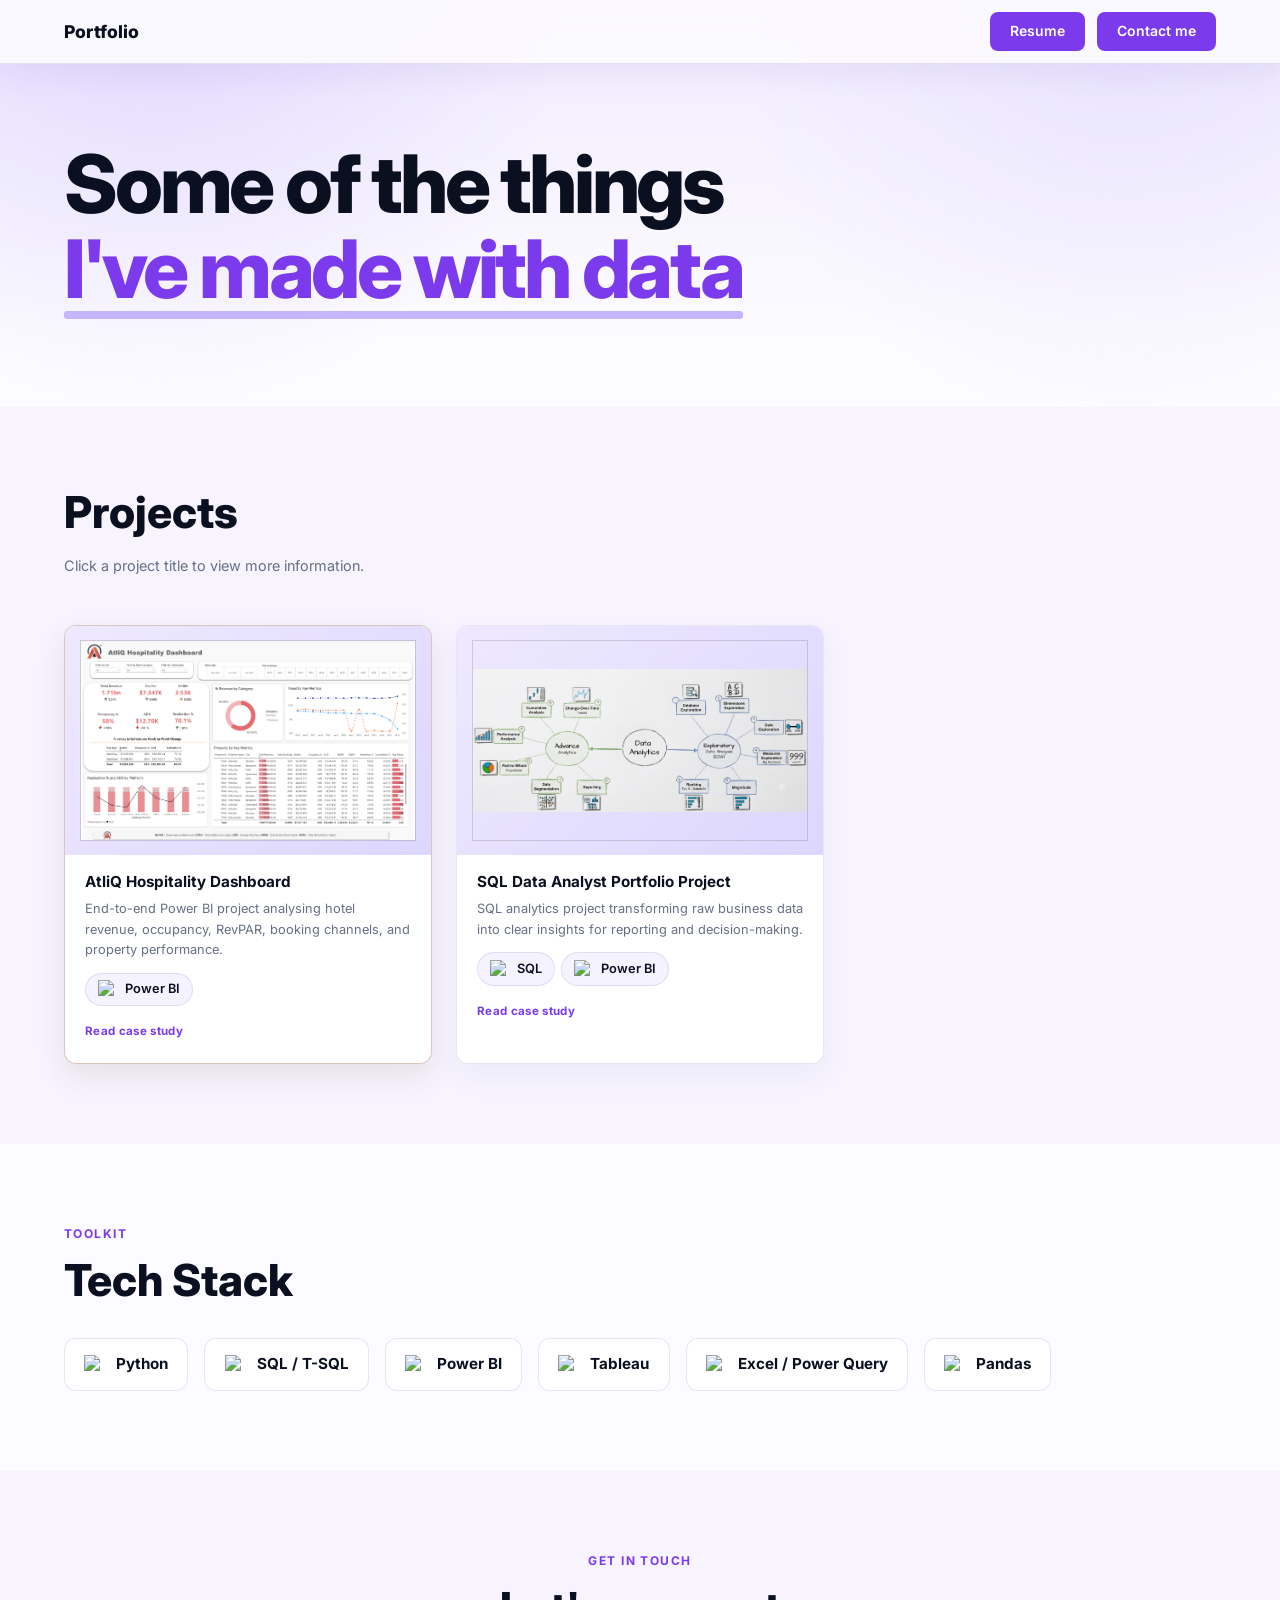
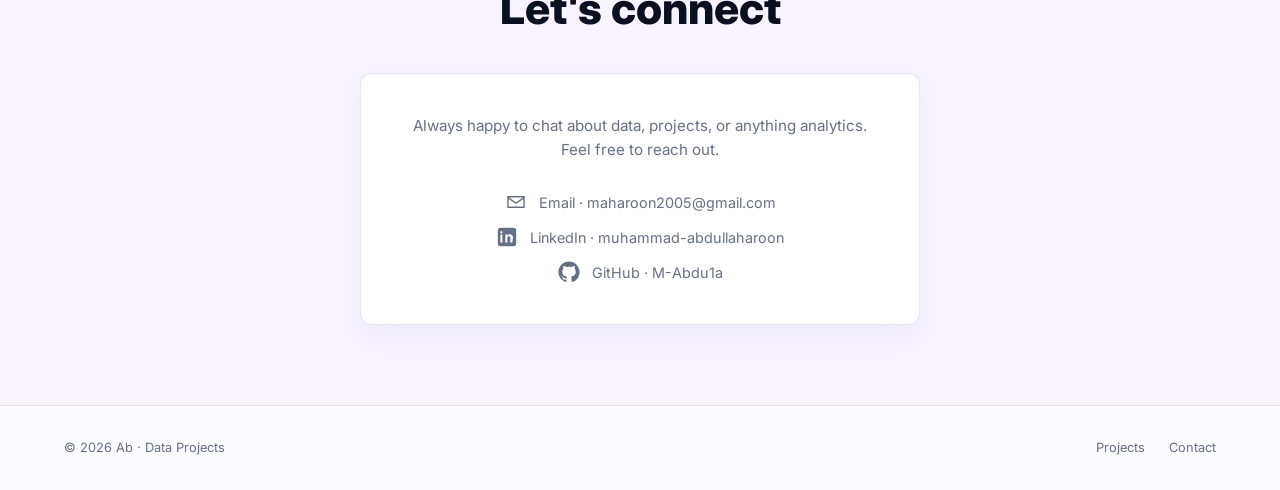
==== commit 8219dda2: "Change in Main" ====
--- a/index.html
+++ b/index.html
@@ -3,7 +3,7 @@
 <head>
 <meta charset="UTF-8">
 <meta name="viewport" content="width=device-width, initial-scale=1.0">
-<title>Ab — Data Student & BI Enthusiast</title>
+<title>Abdullah Haroon | Data Projects</title>
 <link rel="preconnect" href="https://fonts.googleapis.com">
 <link rel="preconnect" href="https://fonts.gstatic.com" crossorigin>
 <link href="https://fonts.googleapis.com/css2?family=Inter:wght@300;400;500;600;700;800;900&display=swap" rel="stylesheet">
@@ -15,24 +15,24 @@
     font-display:swap;
   }
   :root {
-    --bg:#fbf4df; --bg2:#efe4cc; --bg3:#e4d5bf;
-    --purple:#A45A3D; --purple-lt:#B9775F; --purple-dim:#E8DAB2;
-    --accent:#A45A3D; --yellow:#D9BF77; --white:#3F2818;
-    --muted:#745D49; --card-bg:#fffaf0; --border:rgba(107,66,38,0.16); --radius:12px;
+    --bg:#fbf8f1; --bg2:#f1ede3; --bg3:#e4ddd0;
+    --purple:#8F4B38; --purple-lt:#AD6B56; --purple-dim:#EADFC4;
+    --accent:#8F4B38; --yellow:#DEC477; --white:#2F2A25;
+    --muted:#6F665D; --card-bg:#fffdf7; --border:rgba(74,57,42,0.14); --radius:10px;
   }
   html { scroll-behavior: smooth; }
   body { background:var(--bg); color:var(--white); font-family:'Inter',sans-serif; font-size:16px; line-height:1.6; overflow-x:hidden; }
 
   /* NAV */
   nav { position:fixed; top:0; left:0; right:0; z-index:100; display:flex; align-items:center; justify-content:space-between; padding:0 5%; height:64px; background:rgba(251,244,223,0.92); backdrop-filter:blur(12px); border-bottom:1px solid var(--border); box-shadow:0 10px 30px rgba(107,66,38,0.08); }
-  .nav-logo { font-family:'Waltograph','Inter',cursive; font-size:2rem; font-weight:400; color:var(--white); text-decoration:none; letter-spacing:0; line-height:1; }
+  .nav-logo { font-family:'Inter',sans-serif; font-size:1.05rem; font-weight:800; color:var(--white); text-decoration:none; letter-spacing:.01em; line-height:1; }
   .nav-logo span { color:var(--accent); }
   .nav-links { display:flex; gap:2rem; list-style:none; }
   .nav-links a { color:var(--muted); text-decoration:none; font-size:0.9rem; font-weight:500; transition:color .2s; }
   .nav-links a:hover { color:var(--white); }
   .nav-right { display:flex; gap:.75rem; align-items:center; }
-  .nav-resume { background:transparent; color:var(--accent); border:1.5px solid var(--accent); border-radius:8px; padding:.45rem 1.1rem; font-size:.85rem; font-weight:600; cursor:pointer; text-decoration:none; transition:background .2s,color .2s; }
-  .nav-resume:hover { background:var(--accent); color:#fff; }
+  .nav-resume { background:var(--purple); color:#fff; border:none; border-radius:8px; padding:.5rem 1.25rem; font-size:.875rem; font-weight:600; cursor:pointer; text-decoration:none; transition:background .2s; }
+  .nav-resume:hover { background:var(--purple-lt); color:#fff; }
   .nav-cta { background:var(--purple); color:#fff; border:none; border-radius:8px; padding:.5rem 1.25rem; font-size:.875rem; font-weight:600; cursor:pointer; text-decoration:none; transition:background .2s; }
   .nav-cta:hover { background:var(--purple-lt); }
 
@@ -43,7 +43,7 @@
   .hero-eyebrow::before { content:''; width:2rem; height:2px; background:var(--accent); }
   .hero h1 { font-family:'Inter',sans-serif; font-size:clamp(2.6rem,6vw,5rem); font-weight:800; line-height:1.05; letter-spacing:0; max-width:780px; margin-bottom:1.5rem; }
   .hero h1 .underline { position:relative; color:var(--yellow); display:inline-block; }
-  .hero h1 .underline::after { content:''; position:absolute; left:0; bottom:-4px; width:100%; height:4px; background:var(--yellow); border-radius:2px; }
+  .hero h1 .underline::after { content:''; position:absolute; left:0; bottom:-8px; width:100%; height:7px; background:var(--yellow); border-radius:3px; }
   .hero p { color:var(--muted); font-size:1.05rem; max-width:520px; margin-bottom:2rem; line-height:1.75; }
   .hero-btns { display:flex; gap:1rem; flex-wrap:wrap; align-items:center; }
   .btn-primary { background:var(--purple); color:#fff; border:none; border-radius:8px; padding:.75rem 1.75rem; font-size:.95rem; font-weight:600; cursor:pointer; text-decoration:none; transition:background .2s,transform .15s; }
@@ -112,6 +112,9 @@
 
   .project-card { background:var(--card-bg); border:1px solid var(--border); border-radius:var(--radius); overflow:hidden; transition:border-color .25s,transform .08s ease-out,box-shadow .25s; will-change:transform; }
   .project-card:hover { border-color:var(--purple-lt); box-shadow:0 16px 40px rgba(107,66,38,0.14); }
+  .project-card:not(:first-child):not(:last-child) { display:none; }
+  .projects-grid .project-card:first-child { border:1px solid rgba(143,75,56,.32); box-shadow:0 12px 30px rgba(74,57,42,.10); }
+  .projects-grid .github-link { display:none; }
 
   /* RIPPLE */
   .btn-primary, .btn-outline, .nav-cta, .nav-resume, .btn-dl { position:relative; overflow:hidden; }
@@ -122,7 +125,8 @@
   .stat-num { transition:transform .2s; }
   .stat:hover .stat-num { transform:scale(1.08); }
   .project-thumb { width:100%; aspect-ratio:16/10; display:flex; align-items:center; justify-content:center; position:relative; overflow:hidden; }
-  .project-card:nth-child(3n+1) .project-thumb { background:linear-gradient(135deg,#E8DAB2,#D9BF77); }
+  .project-card-image { width:92%; height:88%; object-fit:contain; display:block; margin:auto; border:1px solid rgba(74,57,42,.18); }
+  .project-card:nth-child(3n+1) .project-thumb { background:linear-gradient(135deg,#E8DAB2,#E8D48A); }
   .project-card:nth-child(3n+2) .project-thumb { background:linear-gradient(135deg,#F6EED7,#C4B6A6); }
   .project-card:nth-child(3n)   .project-thumb { background:linear-gradient(135deg,#E8DAB2,#D3B39A); }
   .project-thumb-inner { width:85%; background:rgba(255,250,240,.68); border-radius:6px; border:1px solid rgba(107,66,38,.15); padding:.75rem; display:flex; flex-direction:column; gap:.35rem; }
@@ -151,14 +155,15 @@
 
   /* TOOL LOGOS */
   .tool-logo { display:inline-flex; align-items:center; gap:.55rem; font-size:.8rem; font-weight:600; background:var(--bg3); color:var(--white); border:1px solid var(--border); border-radius:999px; padding:.35rem .75rem; }
-  .tool-logo svg { width:18px; height:18px; flex-shrink:0; }
+  .tool-logo svg, .tool-logo .brand-logo { width:18px; height:18px; flex-shrink:0; }
+  .tool-logo .brand-logo, .stack-pill .brand-logo { object-fit:contain; }
 
   /* STACK PILLS with logos */
   .stack-pills { display:flex; flex-wrap:wrap; gap:1rem; margin-top:2rem; }
   .stack-pill { background:var(--card-bg); border:1px solid var(--border); border-radius:var(--radius); padding:.85rem 1.2rem; display:flex; align-items:center; gap:.75rem; font-size:.95rem; font-weight:700; color:var(--white); transition:border-color .2s, transform .2s; }
   .stack-pill:hover { transform:translateY(-2px); }
   .stack-pill:hover { border-color:var(--accent); }
-  .stack-pill svg { width:20px; height:20px; flex-shrink:0; }
+  .stack-pill svg, .stack-pill .brand-logo { width:20px; height:20px; flex-shrink:0; }
 
   /* CONTACT */
   .contact-section { background:var(--bg2); text-align:center; }
@@ -167,6 +172,7 @@
   .contact-links { display:flex; flex-direction:column; gap:.75rem; align-items:center; }
   .contact-link { display:flex; align-items:center; gap:.75rem; color:var(--muted); font-size:.9rem; text-decoration:none; transition:color .2s; }
   .contact-link:hover { color:var(--accent); }
+  .contact-link svg { width:22px; height:22px; flex-shrink:0; fill:currentColor; }
   .resume-row { margin-top:1.5rem; padding-top:1.5rem; border-top:1px solid var(--border); }
   .resume-row p { font-size:.8rem; color:var(--muted); margin-bottom:.85rem; }
   .btn-dl { display:inline-flex; align-items:center; gap:.5rem; background:var(--purple); color:#fff; border:none; border-radius:8px; padding:.7rem 1.5rem; font-size:.9rem; font-weight:600; cursor:pointer; text-decoration:none; transition:background .2s; }
@@ -468,47 +474,78 @@
     .hero h1 { font-size:2rem; }
     .stats { grid-template-columns:1fr; }
   }
+
+  /* REFERENCE THEME */
+  :root {
+    --bg:#fcfbff; --bg2:#f7f4ff; --bg3:#eee9ff;
+    --purple:#7c3aed; --purple-lt:#8b5cf6; --purple-dim:#ede9fe;
+    --accent:#7c3aed; --yellow:#a78bfa; --white:#0b1020;
+    --muted:#667085; --card-bg:#ffffff; --border:rgba(98,74,170,.14); --radius:12px;
+  }
+  body { background:var(--bg); color:var(--white); }
+  nav { background:rgba(252,251,255,.9); box-shadow:0 10px 30px rgba(91,63,160,.08); }
+  .nav-logo { font-size:1.1rem; }
+  .nav-links { gap:1.5rem; }
+  .nav-links a:hover { color:var(--accent); }
+  .nav-resume, .nav-cta { background:var(--purple); color:#fff; border-color:var(--purple); }
+  .nav-resume:hover, .nav-cta:hover { background:var(--purple-lt); color:#fff; border-color:var(--purple-lt); }
+  .hero {
+    padding-top:142px;
+    background:
+      radial-gradient(circle at 12% 0%, rgba(196,181,253,.34), transparent 34%),
+      radial-gradient(circle at 88% 12%, rgba(221,214,254,.42), transparent 32%),
+      linear-gradient(180deg,#f1ebff 0%,var(--bg) 84%);
+  }
+  .hero h1 { max-width:1000px; font-size:clamp(2.8rem,6.3vw,5.7rem); letter-spacing:-.04em; }
+  .hero h1 .underline { color:var(--purple); }
+  .hero h1 .underline::after { background:#c4b5fd; height:8px; }
+  .hero p, .section-sub { color:var(--muted); }
+  .hero-eyebrow, .section-eyebrow, .hero-aside p strong { color:var(--purple); }
+  .hero-eyebrow::before { background:var(--purple); }
+  .btn-primary, .btn-dl { background:var(--purple); }
+  .btn-primary:hover, .btn-dl:hover { background:var(--purple-lt); }
+  .btn-outline { color:var(--white); border-color:rgba(98,74,170,.22); background:rgba(255,255,255,.5); }
+  .btn-outline:hover { border-color:var(--purple); color:var(--purple); }
+  .stats { background:var(--bg2); }
+  .stat-num span, .project-link { color:var(--purple); }
+  .skill-card, .project-card, .contact-card { background:var(--card-bg); box-shadow:0 12px 30px rgba(91,63,160,.06); }
+  .skill-card:hover, .project-card:hover { border-color:rgba(124,58,237,.42); box-shadow:0 18px 40px rgba(91,63,160,.12); }
+  .project-card:nth-child(3n+1) .project-thumb { background:linear-gradient(135deg,#eee9ff,#ddd6fe); }
+  .project-card:nth-child(3n+2) .project-thumb { background:linear-gradient(135deg,#f5f3ff,#e9d5ff); }
+  .project-card:nth-child(3n) .project-thumb { background:linear-gradient(135deg,#ede9fe,#dbeafe); }
+  .project-tag { background:rgba(124,58,237,.88); }
+  .project-domain, .tool-logo { background:#f5f3ff; border-color:rgba(98,74,170,.14); }
+  .github-link { background:var(--bg3); }
+  .github-link:hover, .contact-link:hover, .footer-links a:hover { color:var(--purple); border-color:var(--purple); }
+  .contact-section { background:var(--bg2); }
+  .contact-card { border-radius:12px; }
+  footer { background:var(--bg); }
+  .modal-overlay { background:rgba(49,36,91,.24); }
+  .modal { background:var(--bg2); }
 </style>
 </head>
 <body>
 
 <!-- NAV -->
 <nav>
-  <a href="#" class="nav-logo">Data with Abdullah<span>.</span></a>
-  <ul class="nav-links">
-    <li><a href="#projects">Projects</a></li>
-    <li><a href="#about">About</a></li>
-    <li><a href="#skills">Skills</a></li>
-    <li><a href="#contact">Contact</a></li>
-  </ul>
+  <a href="#" class="nav-logo">Portfolio</a>
   <div class="nav-right">
-    <a href="./resume.pdf" target="_blank" rel="noopener" class="nav-resume">📄 Resume</a>
-    <a href="#contact" class="nav-cta">Say Hello</a>
+    <a href="./resume.pdf" target="_blank" rel="noopener" class="nav-resume">Resume</a>
+    <a href="#contact" class="nav-cta">Contact me</a>
   </div>
 </nav>
 
 <!-- HERO -->
 <section class="hero">
-  <div class="hero-eyebrow">3rd Year Data Student · Dubai, UAE</div>
-  <h1>Engineering raw datasets into<br> <span class="underline">actionable</span> project visual insights</h1>
-  <p>I'm a third-year university student passionate about data analytics and business intelligence. I learn by doing — every project here is something I built to solve a real problem or explore a concept hands-on.</p>
-  <div class="hero-btns">
-    <a href="#projects" class="btn-primary">See My Projects</a>
-    <a href="#contact" class="btn-outline">Get In Touch</a>
-  </div>
-  <div class="hero-aside">
-    <div class="arrow">↓</div>
-    <p><strong>Still learning. Always building.</strong><br>SQL · Python · Power BI · Tableau</p>
-  </div>
+  <h1>Some of the things<br> <span class="underline">I've made with data</span></h1>
 </section>
 
 <!-- PROJECTS -->
 <section class="section" id="projects" style="background:var(--bg2)">
   <div class="projects-header fade-in">
     <div>
-      <div class="section-eyebrow">Portfolio</div>
       <h2 class="section-heading">Projects </h2>
-      <p style="color:var(--muted);font-size:.9rem;margin-top:.5rem;">Short summaries are here for quick scanning. Each project links to a dedicated case study page with the full process.</p>
+      <p style="color:var(--muted);font-size:.9rem;margin-top:.5rem;">Click a project title to view more information.</p>
     </div>
   </div>
 
@@ -517,21 +554,13 @@
     <!-- CARD 1 -->
     <article class="project-card fade-in">
       <div class="project-thumb">
-        <span class="project-tag">Power BI</span><span class="project-domain">Retail</span>
-        <div class="project-thumb-inner">
-          <div class="thumb-bar a1"></div><div class="thumb-bar" style="width:80%"></div>
-          <div class="thumb-row"><div class="thumb-box f1"></div><div class="thumb-box"></div><div class="thumb-box f1"></div></div>
-          <div class="thumb-bar a2" style="margin-top:.25rem"></div>
-          <div class="thumb-row"><div class="thumb-box"></div><div class="thumb-box f2"></div></div>
-        </div>
+        <img class="project-card-image" src="projects/images/Dashboard.png" alt="AtliQ hospitality dashboard preview">
       </div>
       <div class="project-body">
-        <h3><a class="project-title-link" href="projects/retail-sales-dashboard.html">Retail Sales Dashboard</a></h3>
-        <p>End-to-end Power BI project from raw sales data to an interactive executive dashboard with DAX KPIs.</p>
+        <h3><a class="project-title-link" href="projects/retail-sales-dashboard.html">AtliQ Hospitality Dashboard</a></h3>
+        <p>End-to-end Power BI project analysing hotel revenue, occupancy, RevPAR, booking channels, and property performance.</p>
         <div class="project-tools">
           <span class="tool-logo"><!-- Power BI SVG --><svg viewBox="0 0 32 32" fill="none"><rect width="32" height="32" rx="6" fill="#F2C811"/><rect x="8" y="18" width="4" height="8" rx="1" fill="#333"/><rect x="14" y="12" width="4" height="14" rx="1" fill="#333"/><rect x="20" y="6" width="4" height="20" rx="1" fill="#333"/></svg>Power BI</span>
-          <span class="tool-logo"><svg viewBox="0 0 32 32" fill="none"><rect width="32" height="32" rx="6" fill="#0078d4"/><text x="4" y="22" font-size="14" font-weight="bold" fill="white" font-family="monospace">SQL</text></svg>SQL</span>
-          <span class="tool-logo"><svg viewBox="0 0 32 32" fill="none"><rect width="32" height="32" rx="6" fill="#1d6f42"/><text x="6" y="22" font-size="13" font-weight="bold" fill="white" font-family="sans-serif">XL</text></svg>Excel</span>
         </div>
         <div class="project-actions">
           <a class="project-link" href="projects/retail-sales-dashboard.html">Read case study</a>
@@ -664,41 +693,28 @@
       </div>
     </article>
 
+    <!-- CARD 7 -->
+    <article class="project-card fade-in">
+      <div class="project-thumb">
+        <img class="project-card-image" src="projects/images/Sql Data Analytics Project.png" alt="SQL data analyst portfolio project dashboard preview">
+      </div>
+      <div class="project-body">
+        <h3><a class="project-title-link" href="projects/sql-data-analyst-portfolio-project.html">SQL Data Analyst Portfolio Project</a></h3>
+        <p>SQL analytics project transforming raw business data into clear insights for reporting and decision-making.</p>
+        <div class="project-tools">
+          <span class="tool-logo"><svg viewBox="0 0 32 32" fill="none"><rect width="32" height="32" rx="6" fill="#0078d4"/><text x="4" y="22" font-size="14" font-weight="bold" fill="white" font-family="monospace">SQL</text></svg>SQL</span>
+          <span class="tool-logo"><svg viewBox="0 0 32 32" fill="none"><rect width="32" height="32" rx="6" fill="#F2C811"/><rect x="8" y="18" width="4" height="8" rx="1" fill="#333"/><rect x="14" y="12" width="4" height="14" rx="1" fill="#333"/><rect x="20" y="6" width="4" height="20" rx="1" fill="#333"/></svg>Power BI</span>
+        </div>
+        <div class="project-actions">
+          <a class="project-link" href="projects/sql-data-analyst-portfolio-project.html">Read case study</a>
+          <a class="github-link" href="https://github.com/M-Abdu1a" target="_blank" rel="noopener" aria-label="GitHub for SQL Data Analyst Portfolio Project"><svg viewBox="0 0 24 24" aria-hidden="true"><path d="M12 .5C5.65.5.5 5.65.5 12c0 5.08 3.2 9.39 7.86 10.91.58.11.79-.25.79-.56v-2.02c-3.2.7-3.87-1.37-3.87-1.37-.52-1.33-1.28-1.69-1.28-1.69-1.05-.72.08-.7.08-.7 1.16.08 1.77 1.19 1.77 1.19 1.03 1.76 2.7 1.25 3.36.96.1-.75.4-1.25.73-1.54-2.55-.29-5.23-1.28-5.23-5.68 0-1.25.45-2.28 1.18-3.08.12-.29-.51-1.46.11-3.04 0 0 .97-.31 3.16 1.18a10.9 10.9 0 0 1 5.75 0c2.19-1.49 3.15-1.18 3.15-1.18.63 1.58.24 2.75.12 3.04.74.8 1.18 1.83 1.18 3.08 0 4.41-2.69 5.38-5.25 5.67.41.36.78 1.06.78 2.13v3.15c0 .31.21.68.8.56A11.51 11.51 0 0 0 23.5 12C23.5 5.65 18.35.5 12 .5Z"/></svg></a>
+        </div>
+      </div>
+    </article>
+
   </div>
 </section>
 
-
-
-
-<!-- ABOUT -->
-<section class="section" id="about">
-  <div class="about-split">
-    <div class="fade-in">
-      <div class="about-img-placeholder">👤</div>
-      <div class="edu-card">
-        <div class="edu-icon">🎓</div>
-        <div>
-          <div class="edu-label">Currently Studying</div>
-          <div class="edu-name">BSc Data Analytics</div>
-          <div class="edu-sub">3rd Year · Middlesex University · 2024–2027</div>
-        </div>
-      </div>
-    </div>
-    <div class="fade-in">
-      <div class="section-eyebrow">About Me</div>
-      <h2 class="section-heading">Hi, I'm <span class="hi">Abdullah</span> —<br>a student who learns by building</h2>
-      <p class="section-sub">I'm a third-year university student based in Dubai, UAE. Rather than waiting until graduation, I've been building real projects to teach myself the tools that actually matter — SQL, Python, Power BI, and more. This portfolio is a record of that journey so far.</p>
-      <ul class="check-list">
-        <li>Built 10+ projects spanning retail, finance, and e-commerce datasets</li>
-        <li>Self-taught in Power BI, DAX, and Databricks alongside my degree</li>
-        <li>Focused on practical, stakeholder-ready outputs — not just notebooks</li>
-        <li>Experimenting with Microsoft Fabric and Python web apps</li>
-      </ul>
-    </div>
-  </div>
-</section>
-
-<div class="divider"></div>
 
 
 
@@ -706,7 +722,7 @@
 <section class="section">
   <div class="fade-in">
     <div class="section-eyebrow">Toolkit</div>
-    <h2 class="section-heading">Technologies I've been learning</h2>
+    <h2 class="section-heading">Tech Stack</h2>
   </div>
   <div class="stack-pills">
     <div class="stack-pill fade-in">
@@ -751,22 +767,17 @@
   <div class="contact-card fade-in">
     <p>Always happy to chat about data, projects, or anything analytics. Feel free to reach out.</p>
     <div class="contact-links">
-      <a href="mailto:ab@example.com" class="contact-link">✉️ ab@example.com</a>
-      <a href="https://linkedin.com/in/ab" target="_blank" class="contact-link">🔗 linkedin.com/in/ab</a>
-      <a href="https://github.com/ab" target="_blank" class="contact-link">💾 github.com/ab</a>
-    </div>
-    <div class="resume-row">
-      <p>Want a summary of my skills and projects?</p>
-      <a href="./resume.pdf" target="_blank" rel="noopener" class="btn-dl">📄 Open My Resume</a>
+      <a href="mailto:maharoon2005@gmail.com" class="contact-link" aria-label="Email maharoon2005@gmail.com"><svg viewBox="0 0 24 24" aria-hidden="true"><path d="M2.5 5.5h19v13h-19v-13Zm1.8 1.5 7.7 5.3 7.7-5.3H4.3Zm15.7 10V8.8l-7.1 4.9a1.5 1.5 0 0 1-1.7 0L4 8.8V17h16Z"/></svg><span>Email · maharoon2005@gmail.com</span></a>
+      <a href="https://www.linkedin.com/in/muhammad-abdullaharoon/" target="_blank" rel="noopener" class="contact-link" aria-label="LinkedIn profile"><svg viewBox="0 0 24 24" aria-hidden="true"><rect x="2" y="2" width="20" height="20" rx="3"/><path fill="var(--card-bg)" d="M7 9.2H4.8V18H7V9.2ZM5.9 8.1c.7 0 1.2-.5 1.2-1.2S6.6 5.7 5.9 5.7s-1.2.5-1.2 1.2.5 1.2 1.2 1.2ZM18.5 12.9c0-2.6-1.4-3.9-3.4-3.9-1.6 0-2.3.9-2.7 1.5V9.2h-2.2V18h2.2v-4.4c0-1.2.2-2.4 1.7-2.4 1.5 0 1.5 1.4 1.5 2.5V18h2.2l.7-5.1Z"/></svg><span>LinkedIn · muhammad-abdullaharoon</span></a>
+      <a href="https://github.com/M-Abdu1a" target="_blank" rel="noopener" class="contact-link" aria-label="GitHub profile"><svg viewBox="0 0 24 24" aria-hidden="true"><path d="M12 .5C5.65.5.5 5.65.5 12c0 5.08 3.2 9.39 7.86 10.91.58.11.79-.25.79-.56v-2.02c-3.2.7-3.87-1.37-3.87-1.37-.52-1.33-1.28-1.69-1.28-1.69-1.05-.72.08-.7.08-.7 1.16.08 1.77 1.19 1.77 1.19 1.03 1.76 2.7 1.25 3.36.96.1-.75.4-1.25.73-1.54-2.55-.29-5.23-1.28-5.23-5.68 0-1.25.45-2.28 1.18-3.08-.12-.29-.51-1.46.11-3.04 0 0 .97-.31 3.16 1.18a10.9 10.9 0 0 1 5.75 0c2.19-1.49 3.15-1.18 3.15-1.18.63 1.58.24 2.75.12 3.04.74.8 1.18 1.83 1.18 3.08 0 4.41-2.69 5.38-5.25 5.67.41.36.78 1.06.78 2.13v3.15c0 .31.21.68.8.56A11.51 11.51 0 0 0 23.5 12C23.5 5.65 18.35.5 12 .5Z"/></svg><span>GitHub · M-Abdu1a</span></a>
     </div>
   </div>
 </section>
 
 <footer>
-  <p>© 2026 Ab · Data Student · Dubai, UAE</p>
+  <p>© 2026 Ab · Data Projects</p>
   <div class="footer-links">
     <a href="#projects">Projects</a>
-    <a href="#about">About</a>
     <a href="#contact">Contact</a>
   </div>
 </footer>
@@ -778,7 +789,7 @@
 <!-- MODAL: Power BI Retail Dashboard -->
 <div class="modal-overlay" id="modal-pbi-retail">
   <div class="modal">
-    <div class="modal-hero" style="background:linear-gradient(135deg,#E8DAB2,#D9BF77)">
+    <div class="modal-hero" style="background:linear-gradient(135deg,#E8DAB2,#E8D48A)">
       <button class="modal-close" onclick="closeModal('pbi-retail')">✕</button>
       <svg width="64" height="64" viewBox="0 0 32 32" fill="none"><rect width="32" height="32" rx="6" fill="#F2C811"/><rect x="8" y="18" width="4" height="8" rx="1" fill="#333"/><rect x="14" y="12" width="4" height="14" rx="1" fill="#333"/><rect x="20" y="6" width="4" height="20" rx="1" fill="#333"/></svg>
     </div>
@@ -917,7 +928,7 @@
 <!-- MODAL: Databricks Pipeline -->
 <div class="modal-overlay" id="modal-databricks-pipeline">
   <div class="modal">
-    <div class="modal-hero" style="background:linear-gradient(135deg,#E8DAB2,#D9BF77)">
+    <div class="modal-hero" style="background:linear-gradient(135deg,#E8DAB2,#E8D48A)">
       <button class="modal-close" onclick="closeModal('databricks-pipeline')">✕</button>
       <svg width="64" height="64" viewBox="0 0 32 32" fill="none"><rect width="32" height="32" rx="6" fill="#FF3621"/><text x="4" y="22" font-size="10" font-weight="bold" fill="white" font-family="sans-serif">DBX</text></svg>
     </div>
@@ -997,6 +1008,37 @@
 </div>
 
 <script>
+  // Replace placeholder marks with brand assets from Simple Icons.
+  const technologyLogos = [
+    { match: 'power bi', slug: 'powerbi' },
+    { match: 'tableau', slug: 'tableau' },
+    { match: 'pyspark', slug: 'apachespark' },
+    { match: 'python', slug: 'python' },
+    { match: 'pandas', slug: 'pandas' },
+    { match: 'excel', slug: 'microsoftoffice' },
+    { match: 'sql', slug: 'microsoftsqlserver' }
+  ];
+
+  const excludedTechnologies = ['javascript', 'vanilla js', 'databricks', 'sqlite', 'microsoft fabric'];
+  document.querySelectorAll('.project-tag, .tool-logo, .stack-pill').forEach(element => {
+    const label = element.textContent.trim().toLowerCase();
+    if (label === 'js' || excludedTechnologies.some(technology => label.includes(technology))) element.remove();
+  });
+
+  document.querySelectorAll('.tool-logo, .stack-pill').forEach(element => {
+    const label = element.textContent.trim().toLowerCase();
+    const technology = technologyLogos.find(item => label.includes(item.match));
+    if (!technology) return;
+    const image = document.createElement('img');
+    image.className = 'brand-logo';
+    image.src = `https://cdn.jsdelivr.net/npm/simple-icons@latest/icons/${technology.slug}.svg`;
+    image.alt = `${technology.match} logo`;
+    image.loading = 'lazy';
+    image.decoding = 'async';
+    element.querySelector('svg')?.remove();
+    element.insertBefore(image, element.firstChild);
+  });
+
   // PROJECT CARD TILT
   document.querySelectorAll('.project-card').forEach(card => {
     card.addEventListener('mousemove', (e) => {
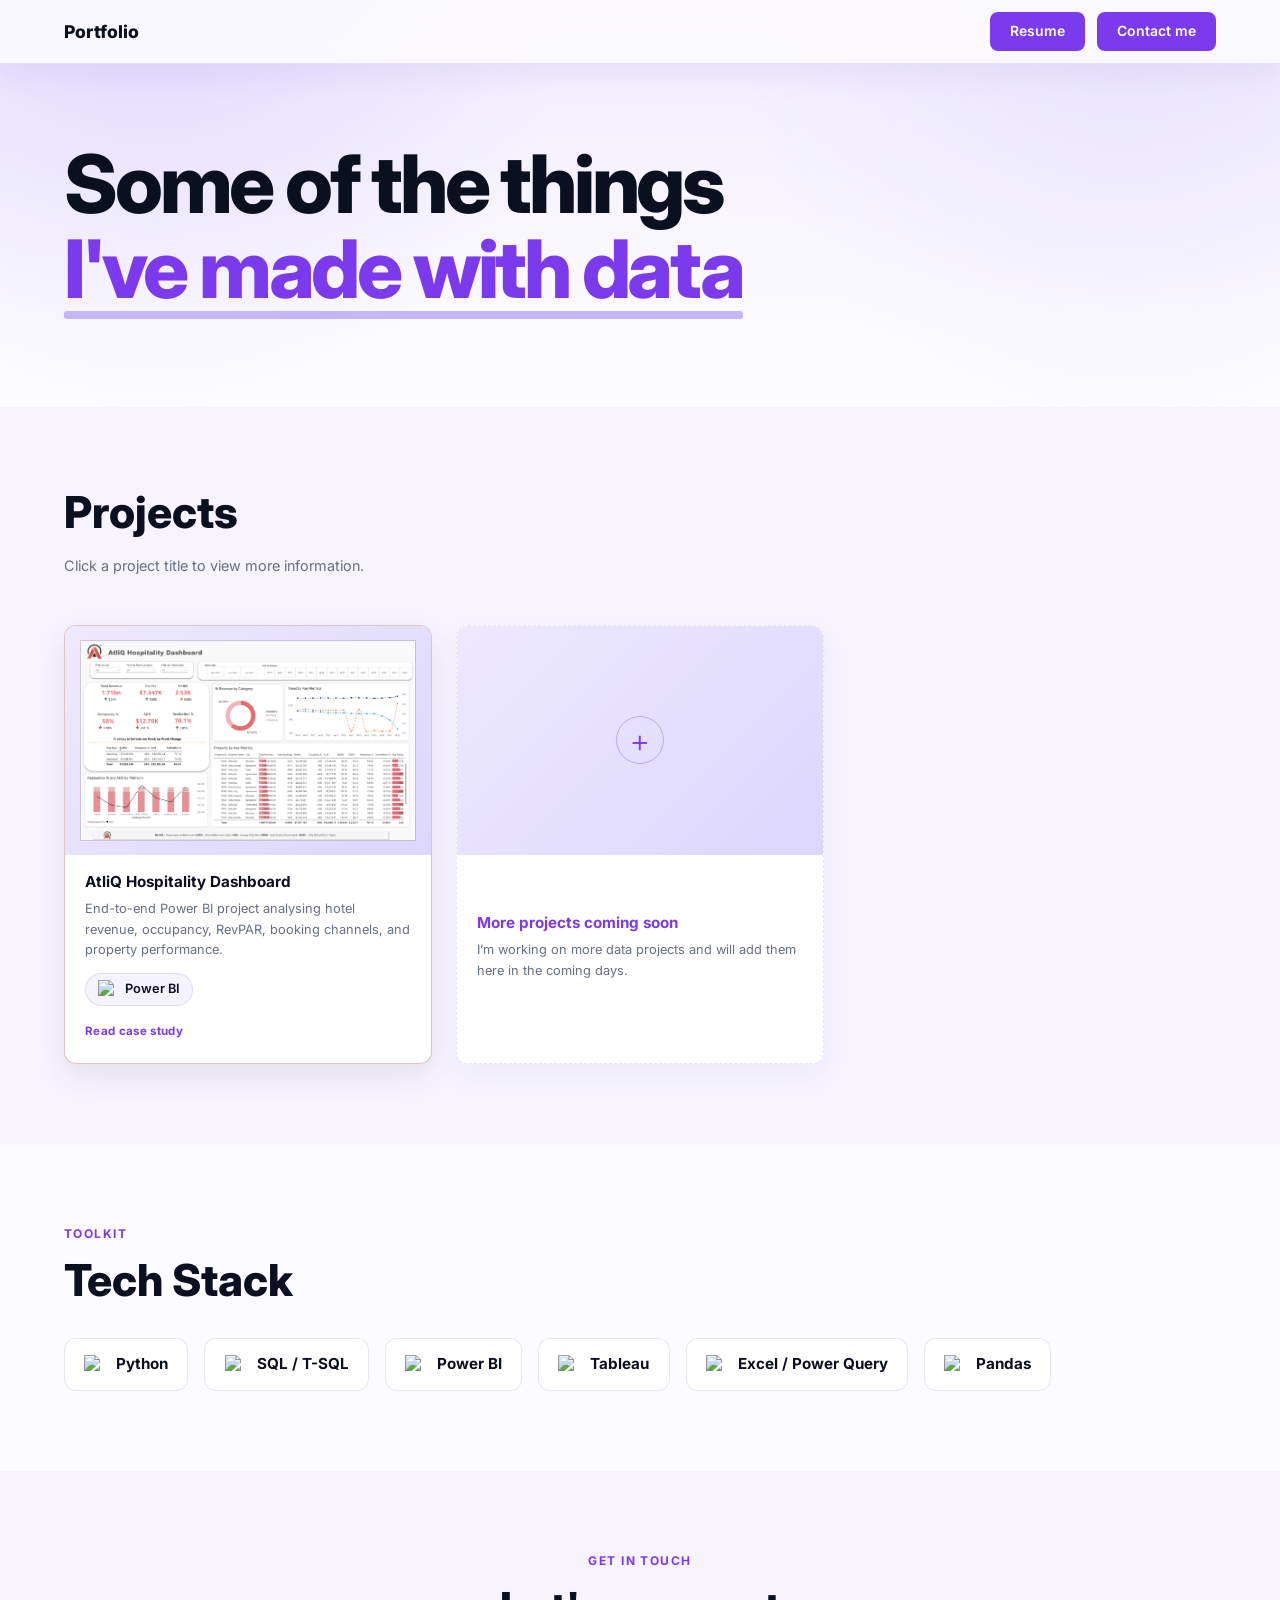
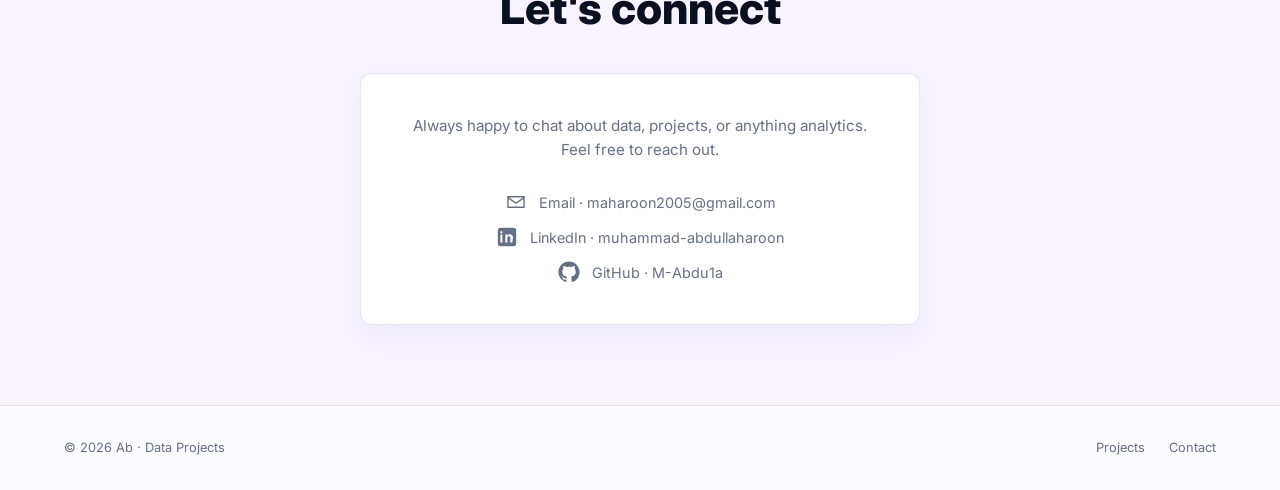
==== commit cccb157c: "Remove SQL project and add coming soon card" ====
--- a/index.html
+++ b/index.html
@@ -112,6 +112,11 @@
 
   .project-card { background:var(--card-bg); border:1px solid var(--border); border-radius:var(--radius); overflow:hidden; transition:border-color .25s,transform .08s ease-out,box-shadow .25s; will-change:transform; }
   .project-card:hover { border-color:var(--purple-lt); box-shadow:0 16px 40px rgba(107,66,38,0.14); }
+  .project-coming-soon { border-style:dashed; }
+  .project-coming-soon .project-thumb { background:linear-gradient(135deg,#f5f3ff,#e9d5ff); }
+  .project-coming-soon .project-body { display:flex; flex-direction:column; justify-content:center; min-height:190px; }
+  .project-coming-soon h3 { color:var(--purple); }
+  .coming-soon-mark { display:flex; align-items:center; justify-content:center; width:3rem; height:3rem; border:1px solid rgba(124,58,237,.35); border-radius:50%; color:var(--purple); font-size:2rem; font-weight:300; }
   .project-card:not(:first-child):not(:last-child) { display:none; }
   .projects-grid .project-card:first-child { border:1px solid rgba(143,75,56,.32); box-shadow:0 12px 30px rgba(74,57,42,.10); }
   .projects-grid .github-link { display:none; }
@@ -693,22 +698,14 @@
       </div>
     </article>
 
-    <!-- CARD 7 -->
-    <article class="project-card fade-in">
+    <!-- MORE PROJECTS -->
+    <article class="project-card project-coming-soon fade-in">
       <div class="project-thumb">
-        <img class="project-card-image" src="projects/images/Sql Data Analytics Project.png" alt="SQL data analyst portfolio project dashboard preview">
+        <span class="coming-soon-mark" aria-hidden="true">+</span>
       </div>
       <div class="project-body">
-        <h3><a class="project-title-link" href="projects/sql-data-analyst-portfolio-project.html">SQL Data Analyst Portfolio Project</a></h3>
-        <p>SQL analytics project transforming raw business data into clear insights for reporting and decision-making.</p>
-        <div class="project-tools">
-          <span class="tool-logo"><svg viewBox="0 0 32 32" fill="none"><rect width="32" height="32" rx="6" fill="#0078d4"/><text x="4" y="22" font-size="14" font-weight="bold" fill="white" font-family="monospace">SQL</text></svg>SQL</span>
-          <span class="tool-logo"><svg viewBox="0 0 32 32" fill="none"><rect width="32" height="32" rx="6" fill="#F2C811"/><rect x="8" y="18" width="4" height="8" rx="1" fill="#333"/><rect x="14" y="12" width="4" height="14" rx="1" fill="#333"/><rect x="20" y="6" width="4" height="20" rx="1" fill="#333"/></svg>Power BI</span>
-        </div>
-        <div class="project-actions">
-          <a class="project-link" href="projects/sql-data-analyst-portfolio-project.html">Read case study</a>
-          <a class="github-link" href="https://github.com/M-Abdu1a" target="_blank" rel="noopener" aria-label="GitHub for SQL Data Analyst Portfolio Project"><svg viewBox="0 0 24 24" aria-hidden="true"><path d="M12 .5C5.65.5.5 5.65.5 12c0 5.08 3.2 9.39 7.86 10.91.58.11.79-.25.79-.56v-2.02c-3.2.7-3.87-1.37-3.87-1.37-.52-1.33-1.28-1.69-1.28-1.69-1.05-.72.08-.7.08-.7 1.16.08 1.77 1.19 1.77 1.19 1.03 1.76 2.7 1.25 3.36.96.1-.75.4-1.25.73-1.54-2.55-.29-5.23-1.28-5.23-5.68 0-1.25.45-2.28 1.18-3.08.12-.29-.51-1.46.11-3.04 0 0 .97-.31 3.16 1.18a10.9 10.9 0 0 1 5.75 0c2.19-1.49 3.15-1.18 3.15-1.18.63 1.58.24 2.75.12 3.04.74.8 1.18 1.83 1.18 3.08 0 4.41-2.69 5.38-5.25 5.67.41.36.78 1.06.78 2.13v3.15c0 .31.21.68.8.56A11.51 11.51 0 0 0 23.5 12C23.5 5.65 18.35.5 12 .5Z"/></svg></a>
-        </div>
+        <h3>More projects coming soon</h3>
+        <p>I’m working on more data projects and will add them here in the coming days.</p>
       </div>
     </article>
 
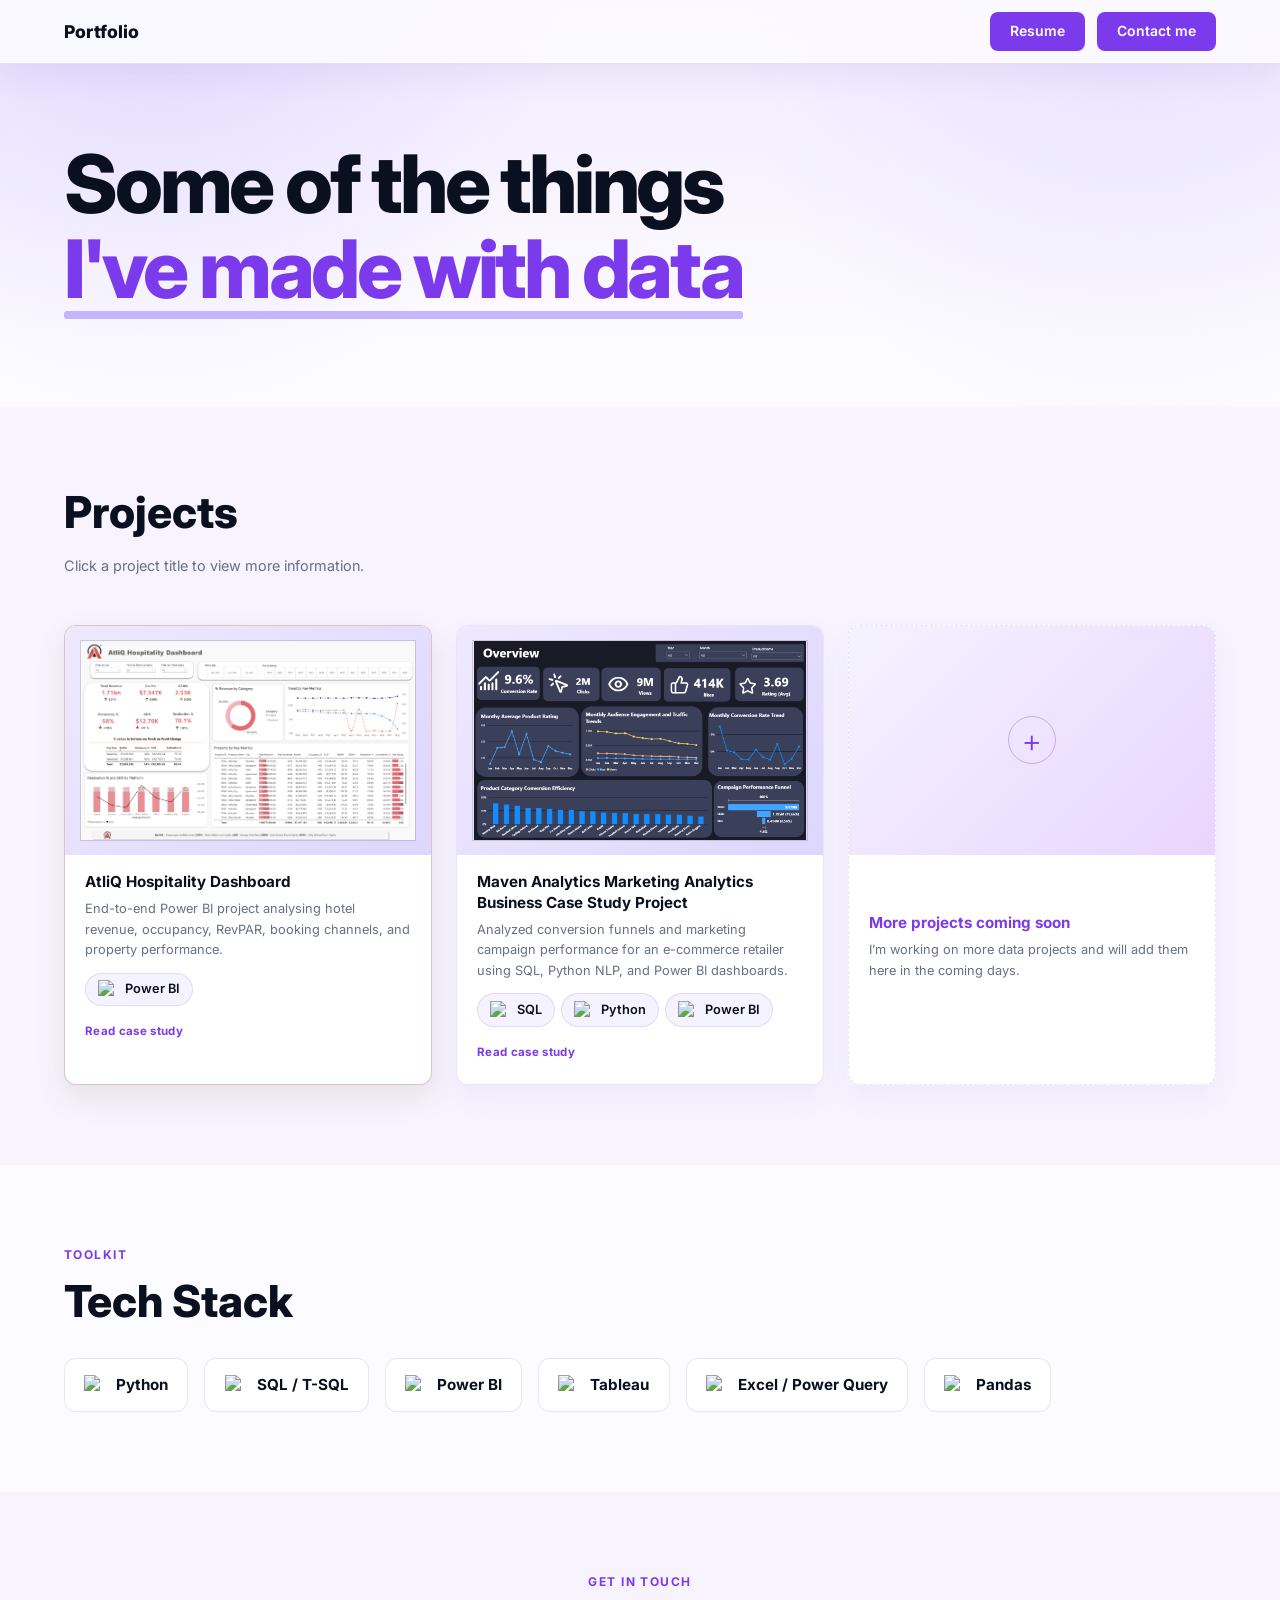
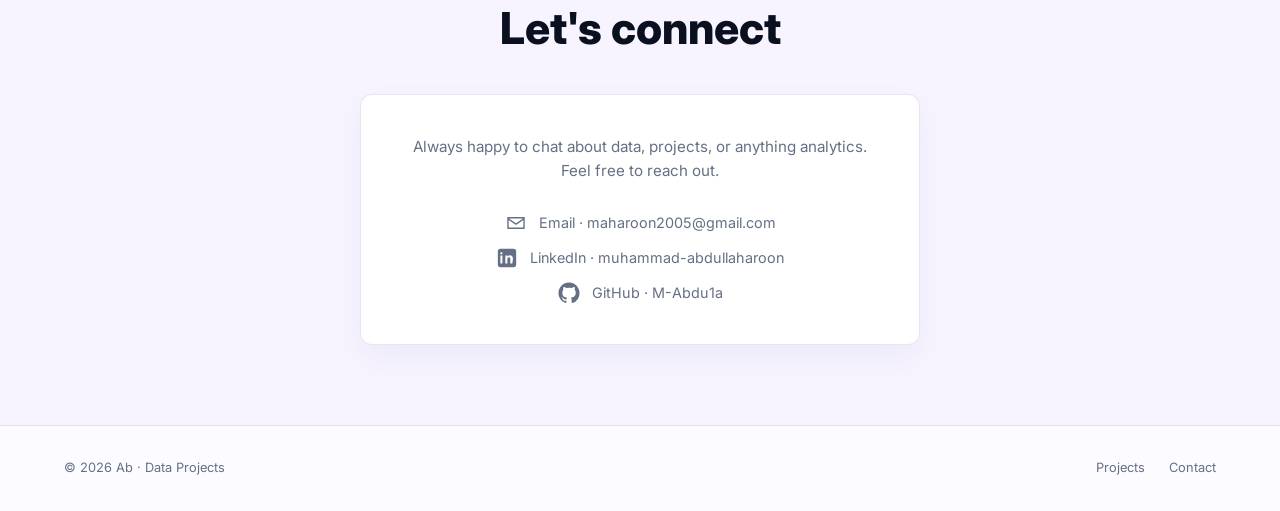
==== commit ded6a1ac: "Update portfolio website" ====
--- a/index.html
+++ b/index.html
@@ -117,7 +117,7 @@
   .project-coming-soon .project-body { display:flex; flex-direction:column; justify-content:center; min-height:190px; }
   .project-coming-soon h3 { color:var(--purple); }
   .coming-soon-mark { display:flex; align-items:center; justify-content:center; width:3rem; height:3rem; border:1px solid rgba(124,58,237,.35); border-radius:50%; color:var(--purple); font-size:2rem; font-weight:300; }
-  .project-card:not(:first-child):not(:last-child) { display:none; }
+  .project-card:not(:first-child):not(:nth-child(7)):not(:last-child) { display:none; }
   .projects-grid .project-card:first-child { border:1px solid rgba(143,75,56,.32); box-shadow:0 12px 30px rgba(74,57,42,.10); }
   .projects-grid .github-link { display:none; }
 
@@ -698,6 +698,26 @@
       </div>
     </article>
 
+    <!-- CARD 7 -->
+    <article class="project-card fade-in">
+      <div class="project-thumb">
+        <img class="project-card-image" src="projects/Case%20Study/Dashboard%20Page.png" alt="Marketing analytics dashboard preview">
+      </div>
+      <div class="project-body">
+        <h3><a class="project-title-link" href="projects/marketing-analytics-dashboard.html">Maven Analytics Marketing Analytics Business Case Study Project</a></h3>
+        <p>Analyzed conversion funnels and marketing campaign performance for an e-commerce retailer using SQL, Python NLP, and Power BI dashboards.</p>
+        <div class="project-tools">
+          <span class="tool-logo"><svg viewBox="0 0 32 32" fill="none"><rect width="32" height="32" rx="6" fill="#0078d4"/><text x="4" y="22" font-size="14" font-weight="bold" fill="white" font-family="monospace">SQL</text></svg>SQL</span>
+          <span class="tool-logo"><svg viewBox="0 0 32 32" fill="none"><rect width="32" height="32" rx="6" fill="#3776AB"/><text x="4" y="22" font-size="13" font-weight="bold" fill="#FFD43B" font-family="monospace">Py</text></svg>Python</span>
+          <span class="tool-logo"><svg viewBox="0 0 32 32" fill="none"><rect width="32" height="32" rx="6" fill="#F2C811"/><rect x="8" y="18" width="4" height="8" rx="1" fill="#333"/><rect x="14" y="12" width="4" height="14" rx="1" fill="#333"/><rect x="20" y="6" width="4" height="20" rx="1" fill="#333"/></svg>Power BI</span>
+        </div>
+        <div class="project-actions">
+          <a class="project-link" href="projects/marketing-analytics-dashboard.html">Read case study</a>
+          <a class="github-link" href="https://github.com/M-Abdu1a" target="_blank" rel="noopener" aria-label="GitHub for E-Commerce Marketing Analytics"><svg viewBox="0 0 24 24" aria-hidden="true"><path d="M12 .5C5.65.5.5 5.65.5 12c0 5.08 3.29 9.39 7.86 10.91.58.11.79-.25.79-.56v-2.02c-3.2.7-3.87-1.37-3.87-1.37-.52-1.33-1.28-1.69-1.28-1.69-1.05-.72.08-.7.08-.7 1.16.08 1.77 1.19 1.77 1.19 1.03 1.76 2.7 1.25 3.36.96.1-.75.4-1.25.73-1.54-2.55-.29-5.23-1.28-5.23-5.68 0-1.25.45-2.28 1.18-3.08-.12-.29-.51-1.46.11-3.04 0 0 .97-.31 3.16 1.18a10.9 10.9 0 0 1 5.75 0c2.19-1.49 3.15-1.18 3.15-1.18.63 1.58.24 2.75.12 3.04.74.8 1.18 1.83 1.18 3.08 0 4.41-2.69 5.38-5.25 5.67.41.36.78 1.06.78 2.13v3.15c0 .31.21.68.8.56A11.51 11.51 0 0 0 23.5 12C23.5 5.65 18.35.5 12 .5Z"/></svg></a>
+        </div>
+      </div>
+    </article>
+
     <!-- MORE PROJECTS -->
     <article class="project-card project-coming-soon fade-in">
       <div class="project-thumb">
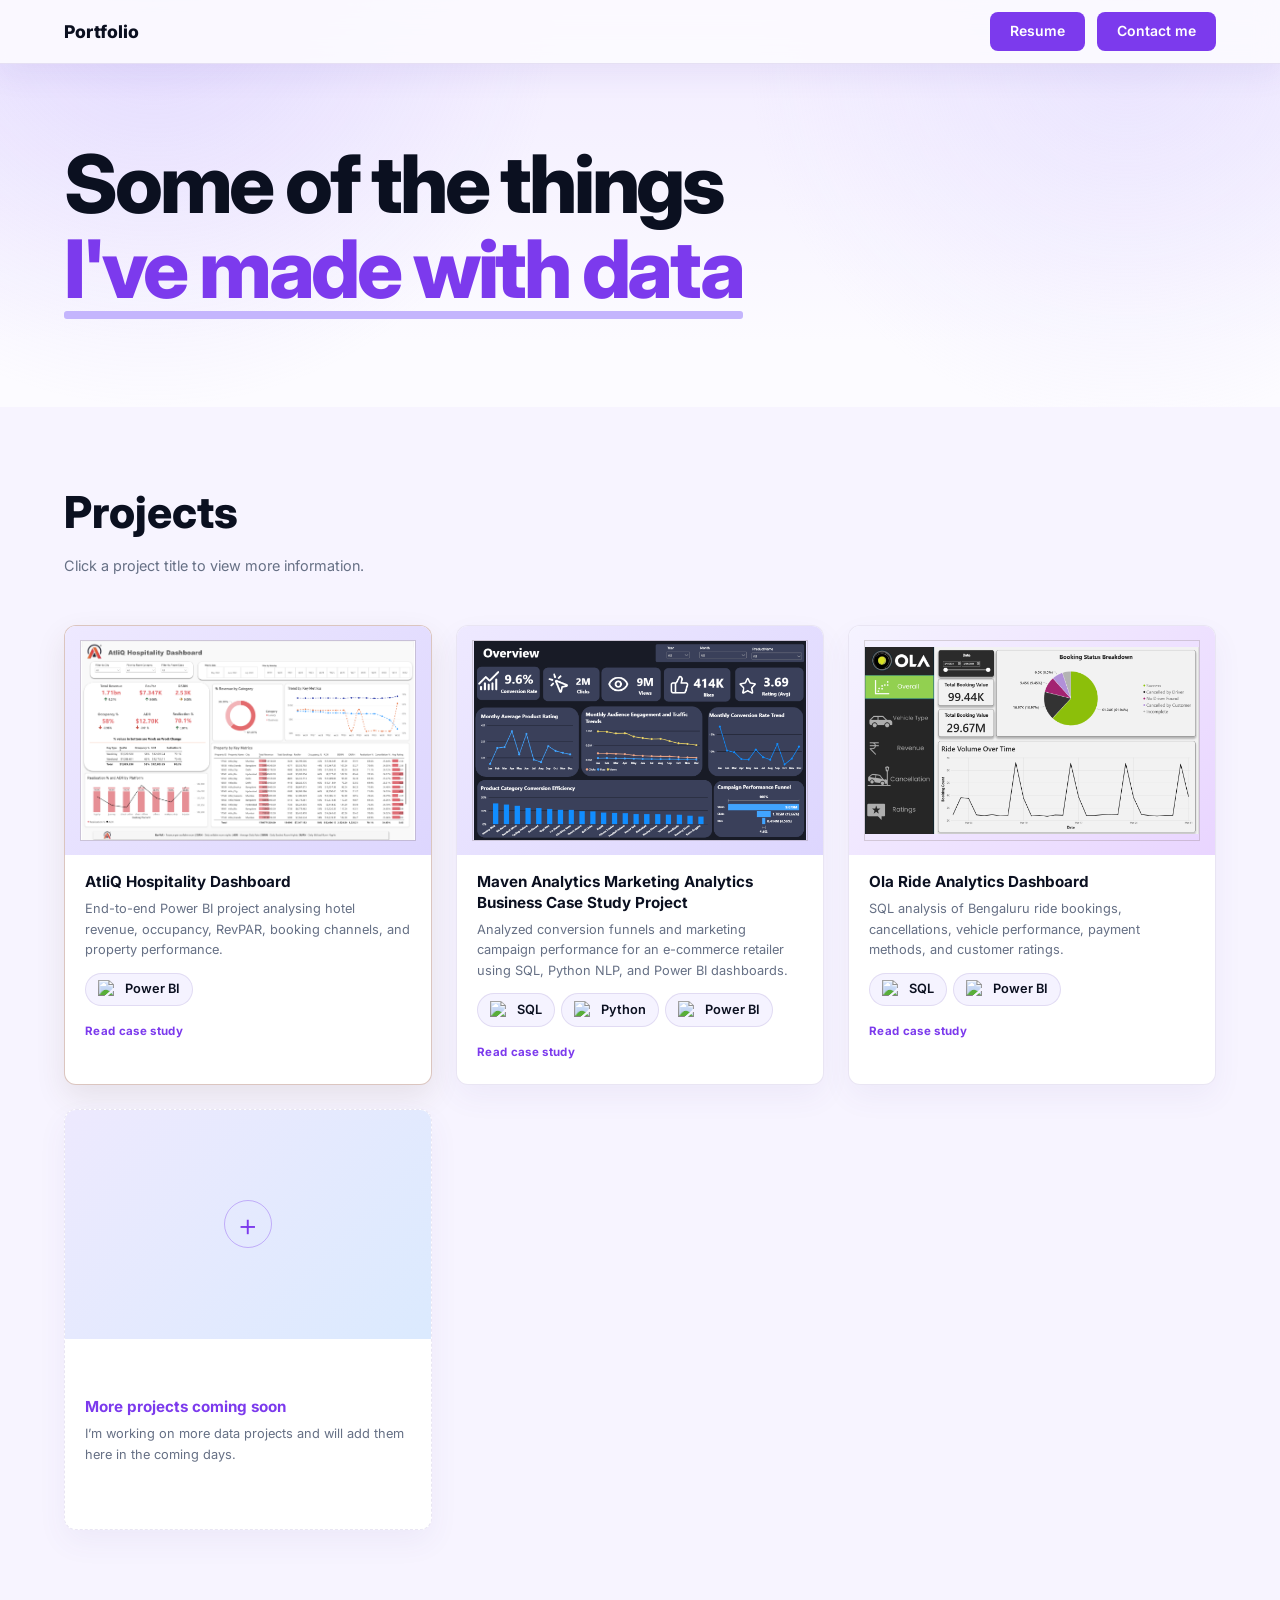
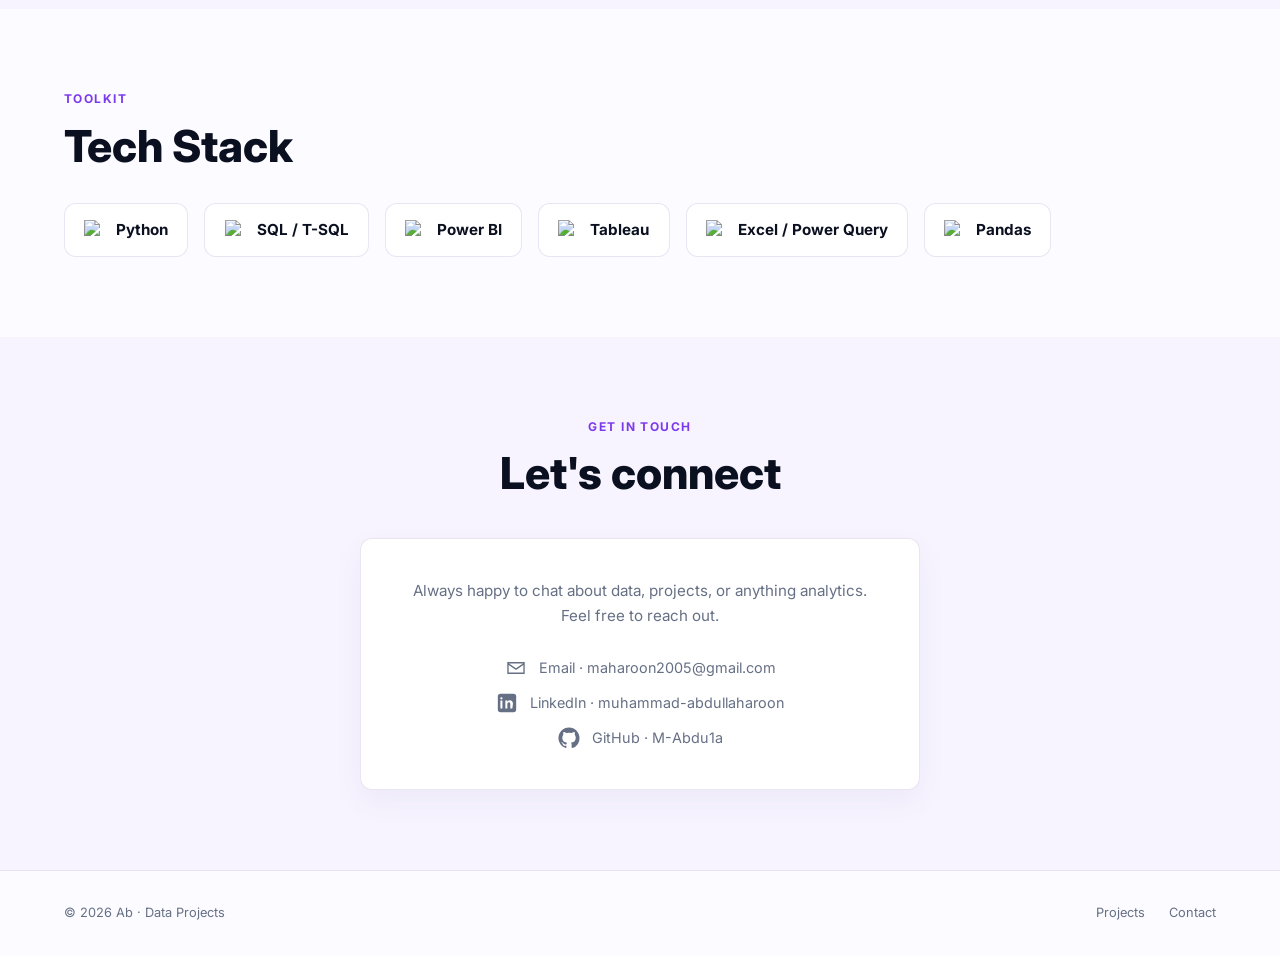
==== commit 0e9a8f69: "Change in Main" ====
--- a/index.html
+++ b/index.html
@@ -117,7 +117,7 @@
   .project-coming-soon .project-body { display:flex; flex-direction:column; justify-content:center; min-height:190px; }
   .project-coming-soon h3 { color:var(--purple); }
   .coming-soon-mark { display:flex; align-items:center; justify-content:center; width:3rem; height:3rem; border:1px solid rgba(124,58,237,.35); border-radius:50%; color:var(--purple); font-size:2rem; font-weight:300; }
-  .project-card:not(:first-child):not(:nth-child(7)):not(:last-child) { display:none; }
+  .project-card:not(:first-child):not(:nth-child(7)):not(:nth-child(8)):not(:last-child) { display:none; }
   .projects-grid .project-card:first-child { border:1px solid rgba(143,75,56,.32); box-shadow:0 12px 30px rgba(74,57,42,.10); }
   .projects-grid .github-link { display:none; }
 
@@ -719,6 +719,26 @@
     </article>
 
     <!-- MORE PROJECTS -->
+    <!-- CARD 8 -->
+    <article class="project-card fade-in">
+      <div class="project-thumb">
+        <img class="project-card-image" src="projects/OLA%20Datset/Overview.png" alt="Ola ride analytics dashboard overview">
+      </div>
+      <div class="project-body">
+        <h3><a class="project-title-link" href="projects/ola-ride-analytics.html">Ola Ride Analytics Dashboard</a></h3>
+        <p>SQL analysis of Bengaluru ride bookings, cancellations, vehicle performance, payment methods, and customer ratings.</p>
+        <div class="project-tools">
+          <span class="tool-logo"><svg viewBox="0 0 32 32" fill="none"><rect width="32" height="32" rx="6" fill="#0078d4"/><text x="4" y="22" font-size="14" font-weight="bold" fill="white" font-family="monospace">SQL</text></svg>SQL</span>
+          <span class="tool-logo"><svg viewBox="0 0 32 32" fill="none"><rect width="32" height="32" rx="6" fill="#F2C811"/><rect x="8" y="18" width="4" height="8" rx="1" fill="#333"/><rect x="14" y="12" width="4" height="14" rx="1" fill="#333"/><rect x="20" y="6" width="4" height="20" rx="1" fill="#333"/></svg>Power BI</span>
+        </div>
+        <div class="project-actions">
+          <a class="project-link" href="projects/ola-ride-analytics.html">Read case study</a>
+          <a class="github-link" href="https://github.com/M-Abdu1a" target="_blank" rel="noopener" aria-label="GitHub for Ola Ride Analytics Dashboard"><svg viewBox="0 0 24 24" aria-hidden="true"><path d="M12 .5C5.65.5.5 5.65.5 12c0 5.08 3.29 9.39 7.86 10.91.58.11.79-.25.79-.56v-2.02c-3.2.7-3.87-1.37-3.87-1.37-.52-1.33-1.28-1.69-1.28-1.69-1.05-.72.08-.7.08-.7 1.16.08 1.77 1.19 1.77 1.19 1.03 1.76 2.7 1.25 3.36.96.1-.75.4-1.25.73-1.54-2.55-.29-5.23-1.28-5.23-5.68 0-1.25.45-2.28 1.18-3.08-.12-.29-.51-1.46.11-3.04 0 0 .97-.31 3.16 1.18a10.9 10.9 0 0 1 5.75 0c2.19-1.49 3.15-1.18 3.15-1.18.63 1.58.24 2.75.12 3.04.74.8 1.18 1.83 1.18 3.08 0 4.41-2.69 5.38-5.25 5.67.41.36.78 1.06.78 2.13v3.15c0 .31.21.68.8.56A11.51 11.51 0 0 0 23.5 12C23.5 5.65 18.35.5 12 .5Z"/></svg></a>
+        </div>
+      </div>
+    </article>
+
+    <!-- MORE PROJECTS -->
     <article class="project-card project-coming-soon fade-in">
       <div class="project-thumb">
         <span class="coming-soon-mark" aria-hidden="true">+</span>
